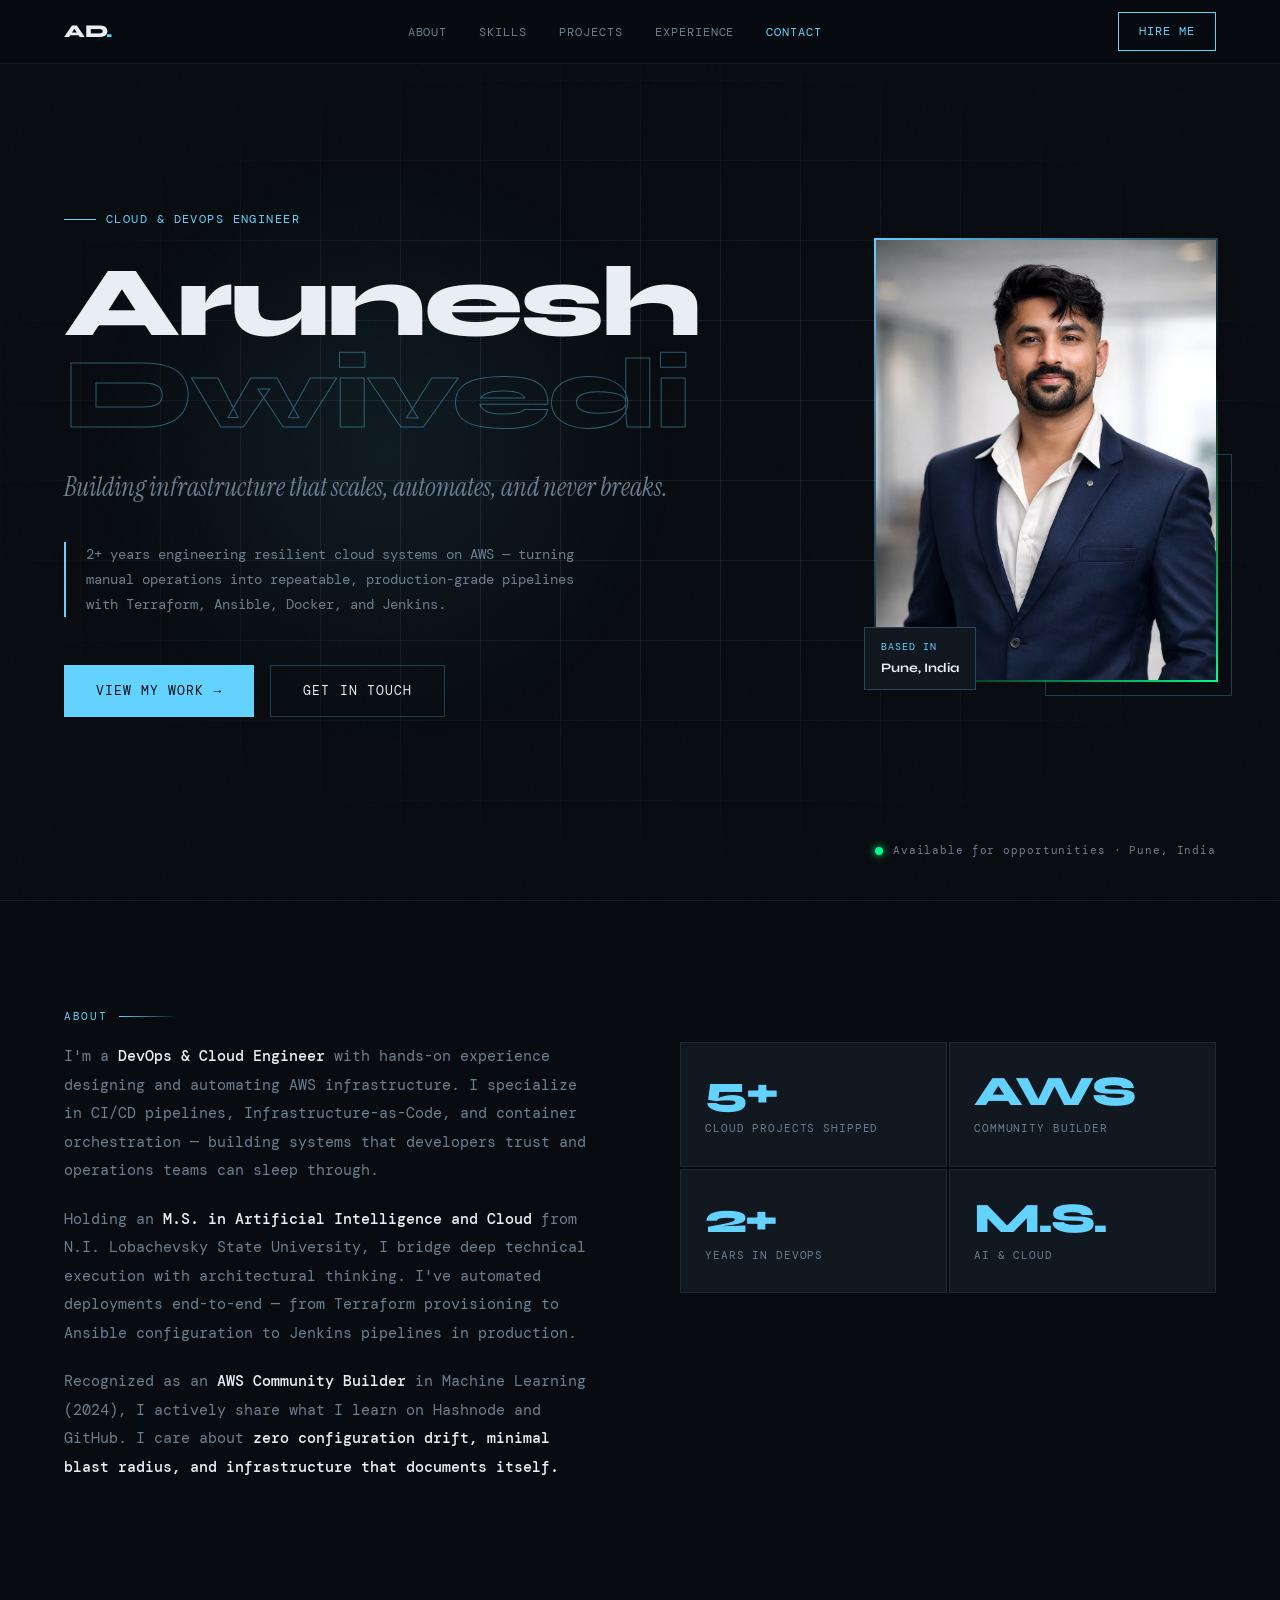
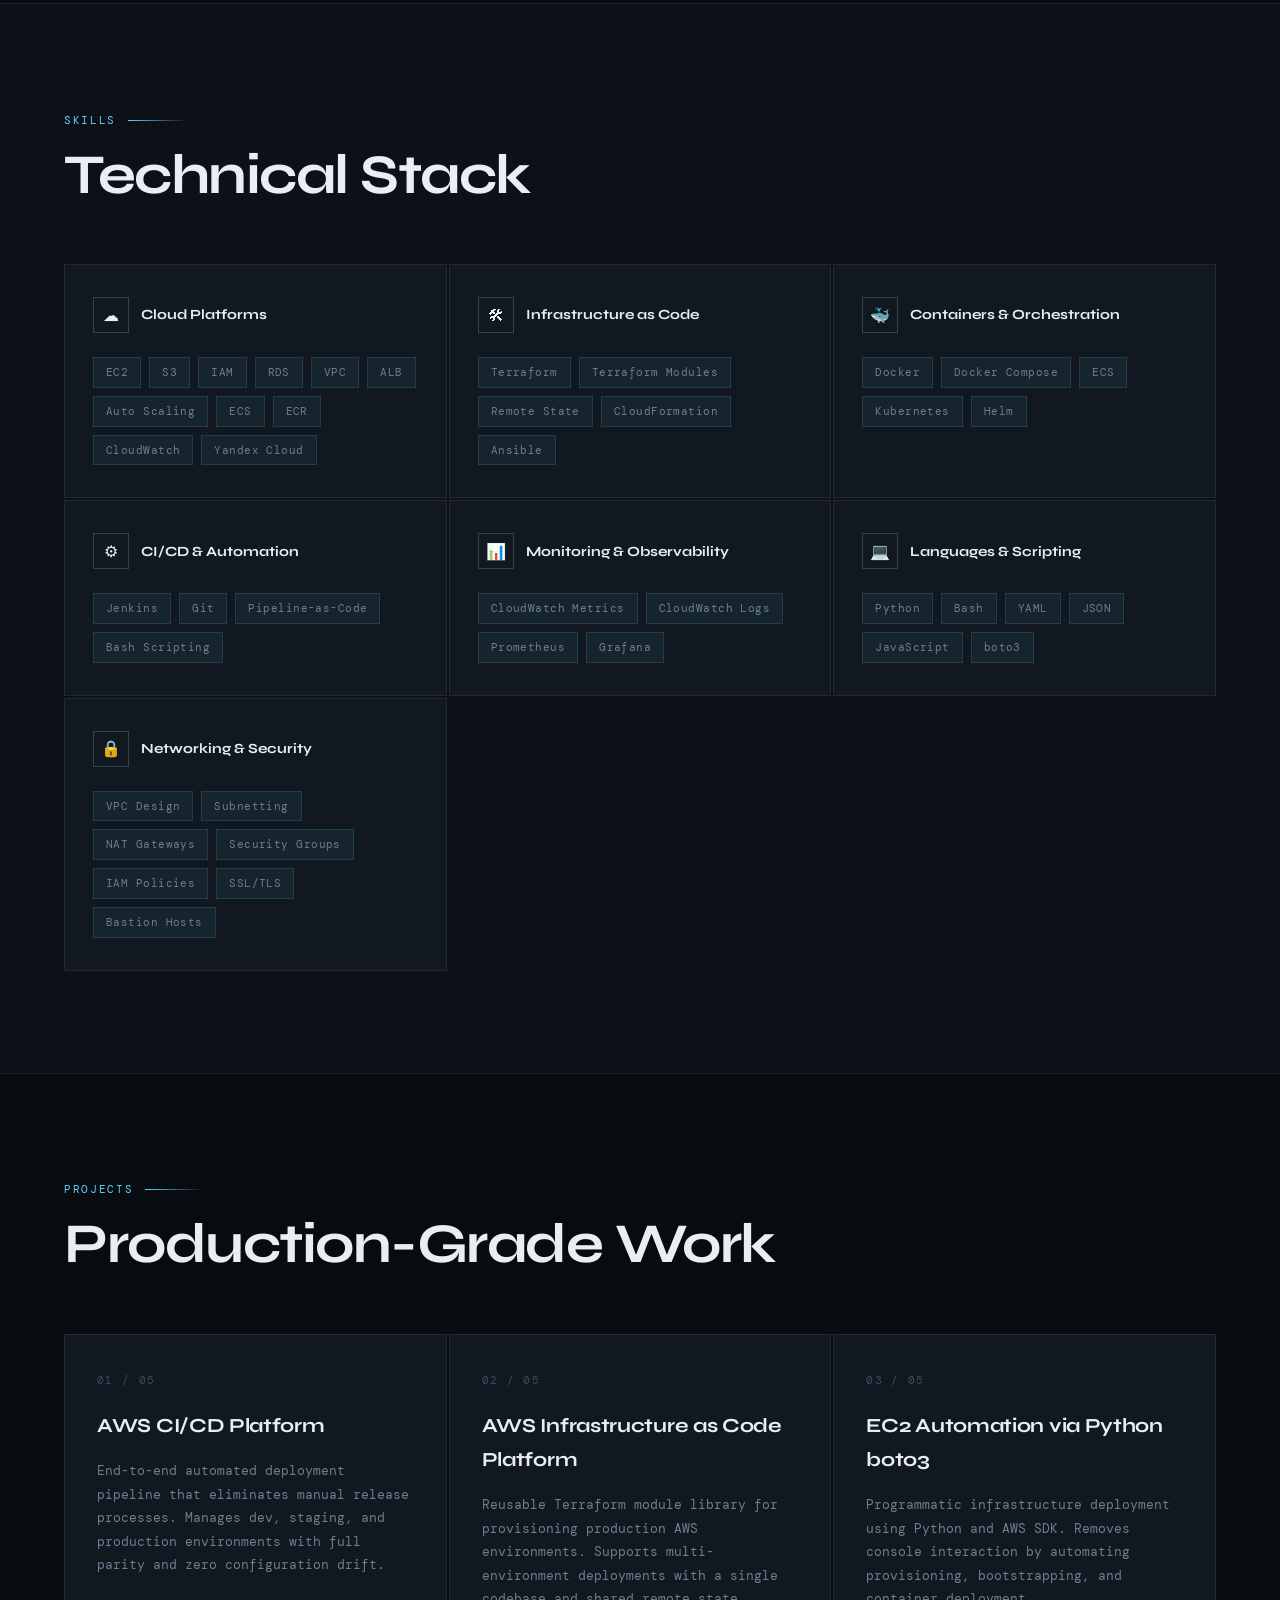
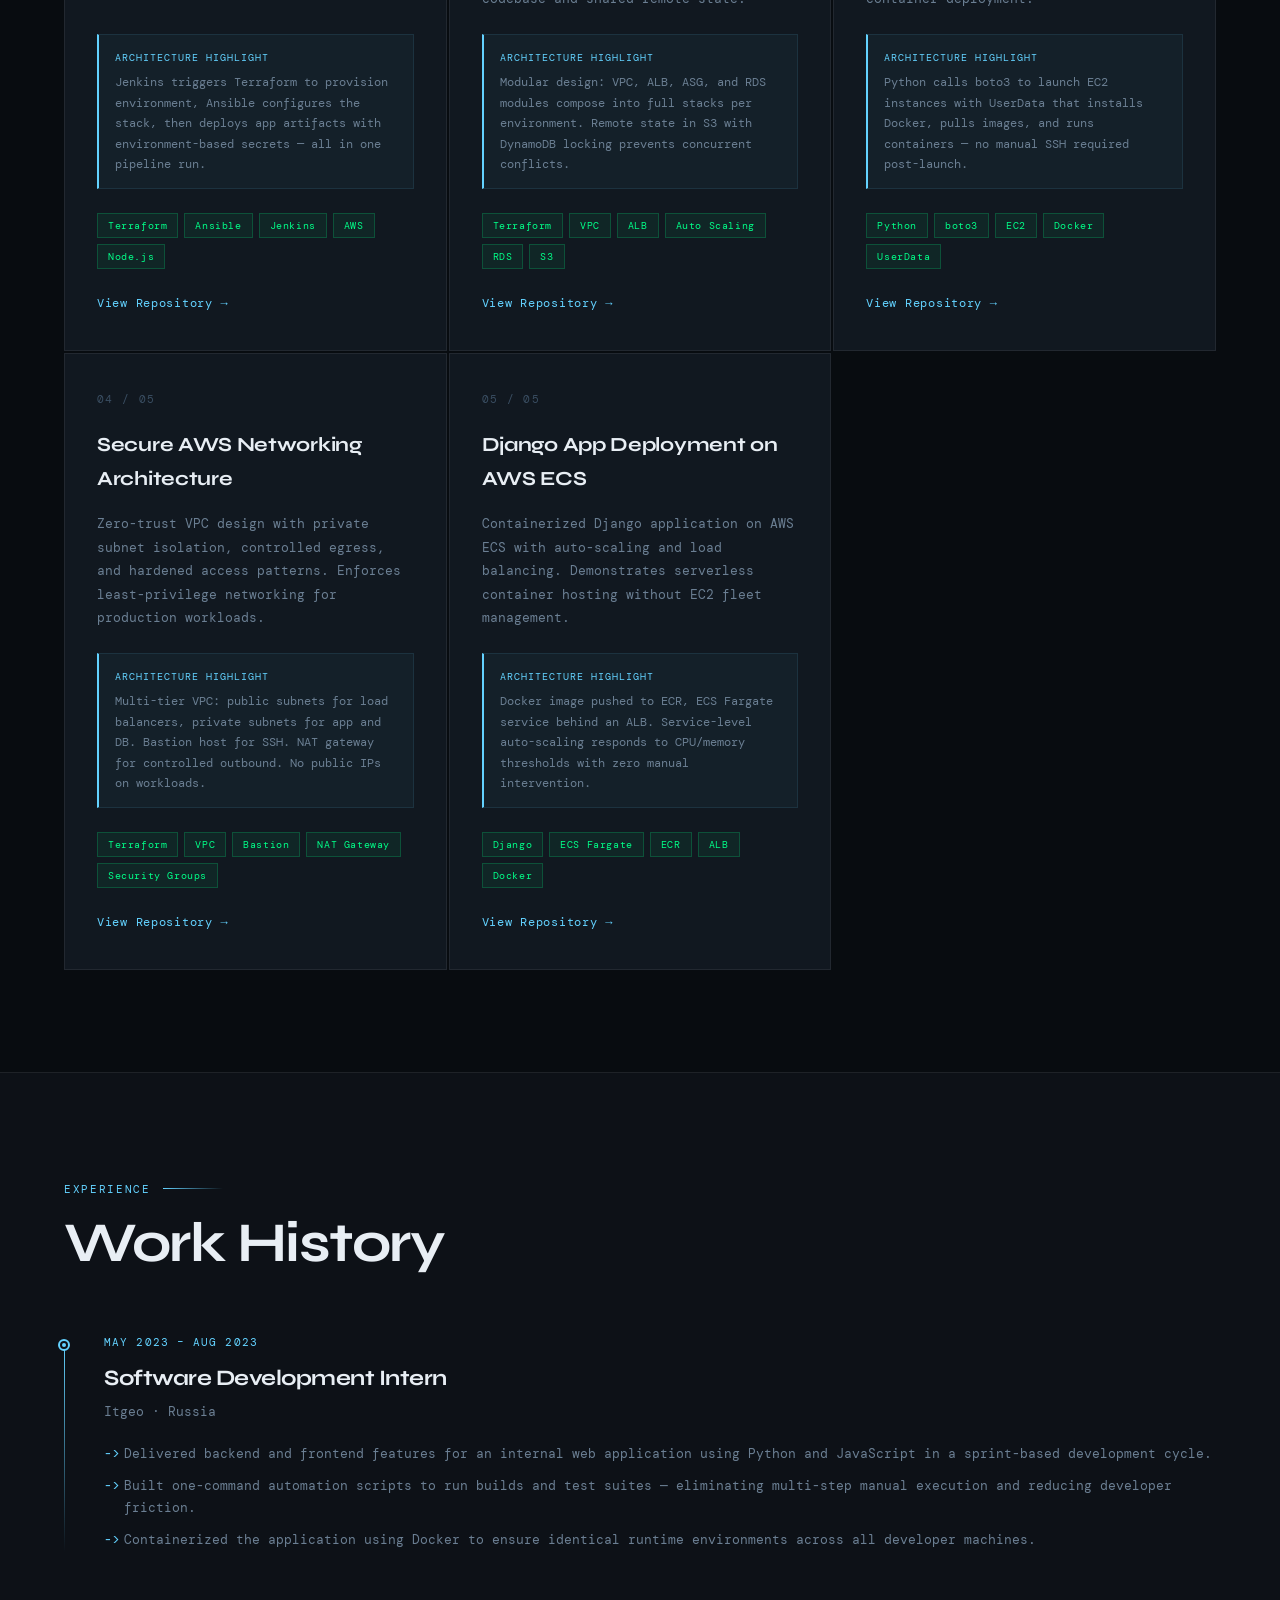
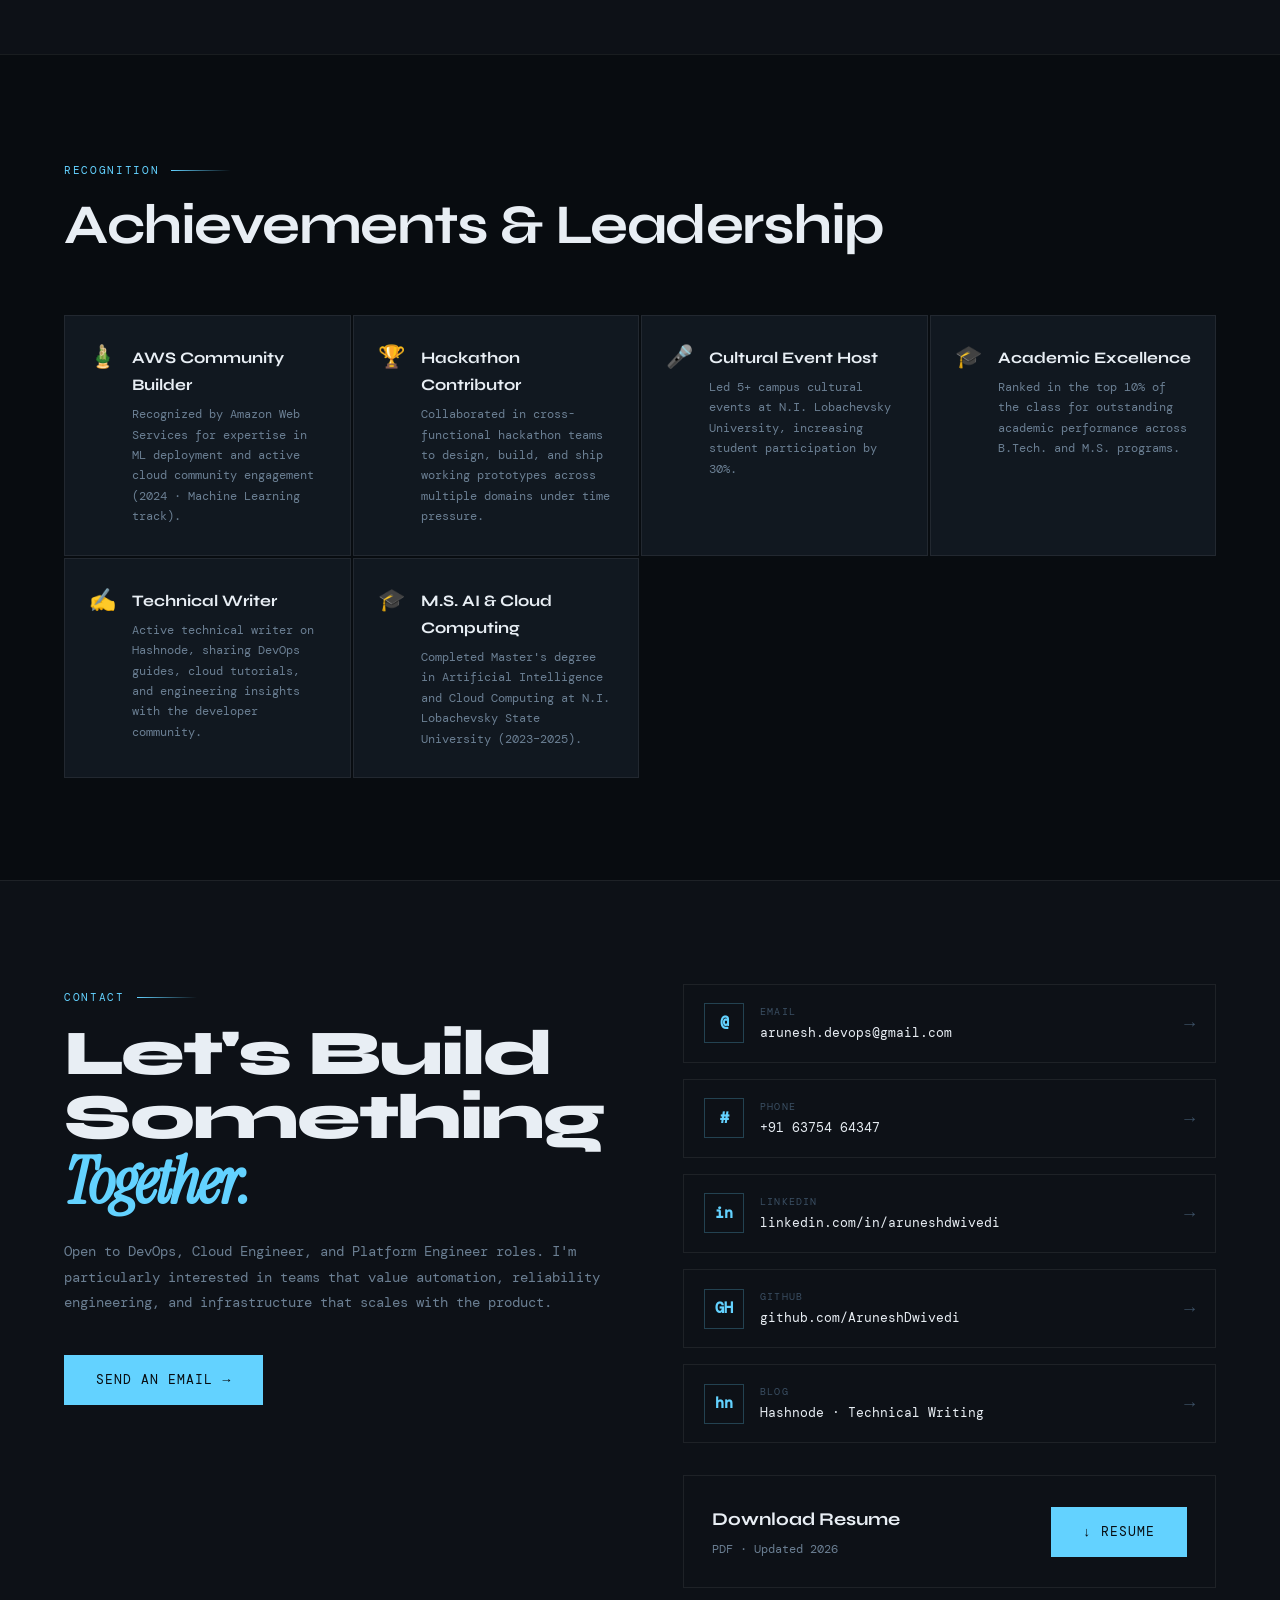
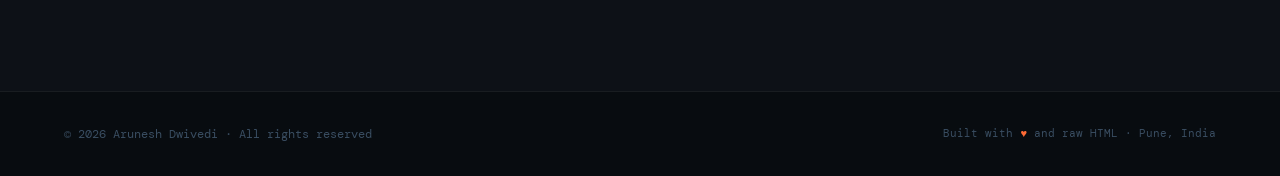
==== index.html @ 28f1e8b4 "Rename arunesh-portfolio.html to index.html" ====
<!DOCTYPE html>
<html lang="en">
<head>
  <meta charset="UTF-8" />
  <meta name="viewport" content="width=device-width, initial-scale=1.0" />
  <meta name="description" content="Arunesh Dwivedi - DevOps & Cloud Engineer specializing in AWS, Terraform, Kubernetes, and CI/CD automation." />
  <meta name="keywords" content="DevOps, Cloud Engineer, AWS, Terraform, Kubernetes, Jenkins, Docker, CI/CD" />
  <meta property="og:title" content="Arunesh Dwivedi - Cloud & DevOps Engineer" />
  <meta property="og:description" content="Building resilient cloud infrastructure and automating the path from code to production." />
  <title>Arunesh Dwivedi - Cloud & DevOps Engineer</title>
  <link rel="preconnect" href="https://fonts.googleapis.com">
  <link href="https://fonts.googleapis.com/css2?family=Syne:wght@400;600;700;800&family=DM+Mono:wght@300;400;500&family=Instrument+Serif:ital@0;1&display=swap" rel="stylesheet">
  <style>
    :root {
      --bg: #080c10;
      --bg-2: #0d1117;
      --bg-card: #111820;
      --border: rgba(255,255,255,0.07);
      --border-bright: rgba(99,210,255,0.25);
      --text: #e8eef4;
      --text-muted: #6b7f93;
      --text-dim: #3a4e62;
      --accent: #63d2ff;
      --accent-2: #00ff88;
      --accent-warm: #ff6b35;
      --glow: rgba(99,210,255,0.12);
      --font-display: 'Syne', sans-serif;
      --font-mono: 'DM Mono', monospace;
      --font-serif: 'Instrument Serif', serif;
    }
    *, *::before, *::after { box-sizing: border-box; margin: 0; padding: 0; }
    html { scroll-behavior: smooth; }
    body {
      background: var(--bg);
      color: var(--text);
      font-family: var(--font-mono);
      font-size: 15px;
      line-height: 1.7;
      overflow-x: hidden;
    }
    body::before {
      content: '';
      position: fixed;
      inset: 0;
      background-image: url("data:image/svg+xml,%3Csvg viewBox='0 0 256 256' xmlns='http://www.w3.org/2000/svg'%3E%3Cfilter id='n'%3E%3CfeTurbulence type='fractalNoise' baseFrequency='0.9' numOctaves='4' stitchTiles='stitch'/%3E%3C/filter%3E%3Crect width='100%25' height='100%25' filter='url(%23n)' opacity='0.04'/%3E%3C/svg%3E");
      pointer-events: none;
      z-index: 0;
      opacity: 0.4;
    }
    ::-webkit-scrollbar { width: 4px; }
    ::-webkit-scrollbar-track { background: var(--bg); }
    ::-webkit-scrollbar-thumb { background: var(--accent); border-radius: 2px; }

    /* NAV */
    nav {
      position: fixed; top: 0; left: 0; right: 0; z-index: 100;
      padding: 0 clamp(24px, 5vw, 80px); height: 64px;
      display: flex; align-items: center; justify-content: space-between;
      border-bottom: 1px solid var(--border);
      backdrop-filter: blur(20px);
      background: rgba(8,12,16,0.85);
    }
    .nav-logo { font-family: var(--font-display); font-weight: 800; font-size: 18px; color: var(--text); text-decoration: none; letter-spacing: -0.5px; }
    .nav-logo span { color: var(--accent); }
    .nav-links { display: flex; gap: 32px; list-style: none; }
    .nav-links a { font-family: var(--font-mono); font-size: 12px; color: var(--text-muted); text-decoration: none; letter-spacing: 0.08em; text-transform: uppercase; transition: color 0.2s; position: relative; }
    .nav-links a::after { content: ''; position: absolute; bottom: -4px; left: 0; width: 0; height: 1px; background: var(--accent); transition: width 0.25s ease; }
    .nav-links a:hover { color: var(--accent); }
    .nav-links a:hover::after { width: 100%; }
    .nav-cta { font-family: var(--font-mono); font-size: 12px; color: var(--accent); border: 1px solid var(--accent); padding: 8px 20px; text-decoration: none; letter-spacing: 0.08em; text-transform: uppercase; transition: all 0.2s; }
    .nav-cta:hover { background: var(--accent); color: var(--bg); }
    .menu-toggle { display: none; flex-direction: column; gap: 5px; cursor: pointer; padding: 4px; }
    .menu-toggle span { width: 24px; height: 1.5px; background: var(--text); transition: all 0.3s; }

    /* HERO */
    .hero {
      min-height: 100vh;
      display: flex; align-items: center;
      padding: 80px clamp(24px, 5vw, 80px) 60px;
      position: relative; overflow: hidden;
    }
    .hero-grid {
      position: absolute; inset: 0;
      background-image: linear-gradient(var(--border) 1px, transparent 1px), linear-gradient(90deg, var(--border) 1px, transparent 1px);
      background-size: 80px 80px;
      mask-image: radial-gradient(ellipse 70% 60% at 50% 50%, black 30%, transparent 80%);
      animation: gridPulse 8s ease-in-out infinite;
    }
    @keyframes gridPulse { 0%, 100% { opacity: 0.5; } 50% { opacity: 1; } }
    .hero-orb {
      position: absolute; width: 600px; height: 600px; border-radius: 50%;
      background: radial-gradient(circle, rgba(99,210,255,0.08) 0%, transparent 70%);
      top: 50%; left: 30%; transform: translate(-50%, -50%); pointer-events: none;
    }
    .hero-inner {
      position: relative; z-index: 1; width: 100%;
      display: grid; grid-template-columns: 1fr 340px;
      gap: 60px; align-items: center;
    }
    .hero-content { position: relative; z-index: 1; }
    .hero-eyebrow {
      display: inline-flex; align-items: center; gap: 10px;
      font-family: var(--font-mono); font-size: 12px; color: var(--accent);
      letter-spacing: 0.12em; text-transform: uppercase; margin-bottom: 28px;
    }
    .hero-eyebrow::before { content: ''; width: 32px; height: 1px; background: var(--accent); }
    .hero-name {
      font-family: var(--font-display); font-size: clamp(52px, 8vw, 100px);
      font-weight: 800; line-height: 0.92; letter-spacing: -3px; margin-bottom: 24px; color: var(--text);
    }
    .hero-name .line-accent {
      color: transparent; -webkit-text-stroke: 1px rgba(99,210,255,0.4);
      display: block; transition: all 0.3s;
    }
    .hero-name .line-accent:hover { color: var(--accent); -webkit-text-stroke: 1px transparent; }
    .hero-role { font-family: var(--font-serif); font-style: italic; font-size: clamp(18px, 2.5vw, 26px); color: var(--text-muted); margin-bottom: 32px; }
    .hero-statement { font-family: var(--font-mono); font-size: 14px; color: var(--text-muted); max-width: 520px; line-height: 1.8; margin-bottom: 48px; padding-left: 20px; border-left: 2px solid var(--accent); }
    .hero-actions { display: flex; gap: 16px; flex-wrap: wrap; }
    .status-badge {
      position: absolute; bottom: 40px; right: clamp(24px, 5vw, 80px);
      display: flex; align-items: center; gap: 10px;
      font-family: var(--font-mono); font-size: 11px; color: var(--text-muted); letter-spacing: 0.08em;
    }
    .status-dot { width: 8px; height: 8px; border-radius: 50%; background: var(--accent-2); box-shadow: 0 0 8px var(--accent-2); animation: blink 2s ease-in-out infinite; }
    @keyframes blink { 0%, 100% { opacity: 1; } 50% { opacity: 0.3; } }

    /* HERO PHOTO */
    .hero-photo-wrap { position: relative; flex-shrink: 0; }
    .hero-photo-frame { position: relative; width: 100%; height: 440px; }
    .hero-photo-frame::before {
      content: ''; position: absolute; inset: -2px;
      background: linear-gradient(135deg, var(--accent), transparent 60%, var(--accent-2));
      z-index: 0;
    }
    .hero-photo-frame::after {
      content: ''; position: absolute; bottom: -16px; right: -16px;
      width: 55%; height: 55%; border: 1px solid var(--border-bright); z-index: -1;
    }
    .hero-photo {
      position: relative; z-index: 1; width: 100%; height: 100%;
      object-fit: cover; object-position: top center;
      display: block; filter: grayscale(10%) contrast(1.05);
    }
    .hero-photo-badge {
      position: absolute; bottom: -10px; left: -12px;
      background: var(--bg-card); border: 1px solid var(--border-bright);
      padding: 10px 16px; z-index: 2;
    }
    .hero-photo-badge-label { font-family: var(--font-mono); font-size: 10px; color: var(--accent); letter-spacing: 0.1em; text-transform: uppercase; margin-bottom: 2px; }
    .hero-photo-badge-value { font-family: var(--font-display); font-size: 13px; font-weight: 700; color: var(--text); }

    /* BUTTONS */
    .btn-primary {
      font-family: var(--font-mono); font-size: 13px; letter-spacing: 0.08em; text-transform: uppercase;
      color: var(--bg); background: var(--accent); padding: 14px 32px;
      text-decoration: none; display: inline-flex; align-items: center; gap: 8px;
      transition: all 0.25s; position: relative; overflow: hidden;
    }
    .btn-primary::before { content: ''; position: absolute; inset: 0; background: var(--accent-2); transform: translateX(-105%); transition: transform 0.3s ease; }
    .btn-primary:hover::before { transform: translateX(0); }
    .btn-primary span { position: relative; z-index: 1; }
    .btn-secondary {
      font-family: var(--font-mono); font-size: 13px; letter-spacing: 0.08em; text-transform: uppercase;
      color: var(--text); background: transparent; border: 1px solid var(--border-bright);
      padding: 14px 32px; text-decoration: none; display: inline-flex; align-items: center; gap: 8px; transition: all 0.25s;
    }
    .btn-secondary:hover { border-color: var(--accent); color: var(--accent); background: var(--glow); }

    /* SECTIONS */
    section { padding: clamp(60px, 8vw, 120px) clamp(24px, 5vw, 80px); position: relative; }
    .section-label { display: inline-flex; align-items: center; gap: 12px; font-family: var(--font-mono); font-size: 11px; color: var(--accent); letter-spacing: 0.15em; text-transform: uppercase; margin-bottom: 16px; }
    .section-label::after { content: ''; width: 60px; height: 1px; background: linear-gradient(90deg, var(--accent), transparent); }
    .section-title { font-family: var(--font-display); font-size: clamp(32px, 5vw, 56px); font-weight: 700; line-height: 1.05; letter-spacing: -1.5px; margin-bottom: 60px; }

    /* ABOUT */
    #about { border-top: 1px solid var(--border); }
    .about-grid { display: grid; grid-template-columns: 1fr 1fr; gap: 80px; align-items: start; }
    .about-text p { color: var(--text-muted); font-size: 15px; line-height: 1.9; margin-bottom: 20px; }
    .about-text p strong { color: var(--text); font-weight: 500; }
    .about-stats { display: grid; grid-template-columns: 1fr 1fr; gap: 2px; }
    .stat-card { background: var(--bg-card); border: 1px solid var(--border); padding: 28px 24px; transition: all 0.3s; position: relative; overflow: hidden; }
    .stat-card::after { content: ''; position: absolute; bottom: 0; left: 0; width: 0; height: 2px; background: var(--accent); transition: width 0.3s; }
    .stat-card:hover { border-color: var(--border-bright); }
    .stat-card:hover::after { width: 100%; }
    .stat-num { font-family: var(--font-display); font-size: 42px; font-weight: 800; color: var(--accent); letter-spacing: -2px; line-height: 1; margin-bottom: 6px; }
    .stat-label { font-family: var(--font-mono); font-size: 11px; color: var(--text-muted); letter-spacing: 0.08em; text-transform: uppercase; }

    /* SKILLS */
    #skills { background: var(--bg-2); border-top: 1px solid var(--border); }
    .skills-grid { display: grid; grid-template-columns: repeat(auto-fill, minmax(300px, 1fr)); gap: 2px; }
    .skill-category { background: var(--bg-card); border: 1px solid var(--border); padding: 32px 28px; transition: all 0.3s; }
    .skill-category:hover { border-color: var(--border-bright); background: #131c26; }
    .skill-cat-header { display: flex; align-items: center; gap: 12px; margin-bottom: 24px; }
    .skill-icon { width: 36px; height: 36px; border: 1px solid var(--border-bright); display: flex; align-items: center; justify-content: center; font-size: 16px; flex-shrink: 0; }
    .skill-cat-name { font-family: var(--font-display); font-size: 14px; font-weight: 700; color: var(--text); }
    .skill-tags { display: flex; flex-wrap: wrap; gap: 8px; }
    .skill-tag { font-family: var(--font-mono); font-size: 11px; padding: 5px 12px; background: rgba(99,210,255,0.06); border: 1px solid rgba(99,210,255,0.15); color: var(--text-muted); letter-spacing: 0.04em; transition: all 0.2s; }
    .skill-tag:hover { background: rgba(99,210,255,0.12); color: var(--accent); border-color: var(--accent); }

    /* PROJECTS */
    #projects { border-top: 1px solid var(--border); }
    .projects-grid { display: grid; grid-template-columns: repeat(auto-fill, minmax(360px, 1fr)); gap: 2px; }
    .project-card { background: var(--bg-card); border: 1px solid var(--border); padding: 36px 32px; transition: all 0.3s; display: flex; flex-direction: column; position: relative; overflow: hidden; }
    .project-card::before { content: ''; position: absolute; top: 0; left: 0; right: 0; height: 2px; background: linear-gradient(90deg, var(--accent), var(--accent-2)); transform: scaleX(0); transform-origin: left; transition: transform 0.4s ease; }
    .project-card:hover::before { transform: scaleX(1); }
    .project-card:hover { border-color: var(--border-bright); background: #131c26; transform: translateY(-3px); }
    .project-number { font-family: var(--font-mono); font-size: 11px; color: var(--text-dim); letter-spacing: 0.12em; margin-bottom: 20px; }
    .project-title { font-family: var(--font-display); font-size: 20px; font-weight: 700; letter-spacing: -0.3px; margin-bottom: 16px; color: var(--text); }
    .project-desc { font-family: var(--font-mono); font-size: 13px; color: var(--text-muted); line-height: 1.8; margin-bottom: 24px; flex-grow: 1; }
    .project-arch { background: rgba(99,210,255,0.04); border: 1px solid rgba(99,210,255,0.1); border-left: 2px solid var(--accent); padding: 14px 16px; margin-bottom: 24px; }
    .project-arch-label { font-family: var(--font-mono); font-size: 10px; color: var(--accent); letter-spacing: 0.1em; text-transform: uppercase; margin-bottom: 6px; }
    .project-arch-text { font-family: var(--font-mono); font-size: 12px; color: var(--text-muted); line-height: 1.7; }
    .project-tags { display: flex; flex-wrap: wrap; gap: 6px; margin-bottom: 24px; }
    .tech-tag { font-family: var(--font-mono); font-size: 10px; padding: 3px 10px; background: rgba(0,255,136,0.06); border: 1px solid rgba(0,255,136,0.2); color: var(--accent-2); letter-spacing: 0.06em; }
    .project-link { font-family: var(--font-mono); font-size: 12px; color: var(--accent); text-decoration: none; letter-spacing: 0.06em; display: inline-flex; align-items: center; gap: 8px; transition: gap 0.2s; }
    .project-link:hover { gap: 14px; }

    /* EXPERIENCE */
    #experience { background: var(--bg-2); border-top: 1px solid var(--border); }
    .timeline { position: relative; padding-left: 40px; }
    .timeline::before { content: ''; position: absolute; left: 0; top: 8px; bottom: 0; width: 1px; background: linear-gradient(180deg, var(--accent), transparent); }
    .timeline-item { position: relative; margin-bottom: 60px; }
    .timeline-item:last-child { margin-bottom: 0; }
    .timeline-dot { position: absolute; left: -46px; top: 6px; width: 12px; height: 12px; border: 2px solid var(--accent); border-radius: 50%; background: var(--bg-2); }
    .timeline-dot::after { content: ''; position: absolute; top: 50%; left: 50%; transform: translate(-50%, -50%); width: 4px; height: 4px; border-radius: 50%; background: var(--accent); }
    .timeline-date { font-family: var(--font-mono); font-size: 11px; color: var(--accent); letter-spacing: 0.1em; text-transform: uppercase; margin-bottom: 8px; }
    .timeline-role { font-family: var(--font-display); font-size: 22px; font-weight: 700; letter-spacing: -0.5px; margin-bottom: 4px; }
    .timeline-company { font-family: var(--font-mono); font-size: 13px; color: var(--text-muted); margin-bottom: 20px; }
    .timeline-items { list-style: none; display: flex; flex-direction: column; gap: 10px; }
    .timeline-items li { font-family: var(--font-mono); font-size: 13px; color: var(--text-muted); padding-left: 20px; position: relative; line-height: 1.7; }
    .timeline-items li::before { content: '->'; position: absolute; left: 0; color: var(--accent); }

    /* ACHIEVEMENTS */
    #achievements { border-top: 1px solid var(--border); }
    .achievements-grid { display: grid; grid-template-columns: repeat(auto-fill, minmax(280px, 1fr)); gap: 2px; }
    .achievement-card { background: var(--bg-card); border: 1px solid var(--border); padding: 28px 24px; transition: all 0.3s; display: flex; gap: 16px; align-items: flex-start; }
    .achievement-card:hover { border-color: var(--border-bright); }
    .achievement-badge { font-size: 22px; flex-shrink: 0; line-height: 1; margin-top: 2px; }
    .achievement-title { font-family: var(--font-display); font-size: 16px; font-weight: 700; margin-bottom: 6px; }
    .achievement-desc { font-family: var(--font-mono); font-size: 12px; color: var(--text-muted); line-height: 1.7; }

    /* CONTACT */
    #contact { background: var(--bg-2); border-top: 1px solid var(--border); }
    .contact-wrapper { display: grid; grid-template-columns: 1fr 1fr; gap: 80px; align-items: start; }
    .contact-headline { font-family: var(--font-display); font-size: clamp(36px, 5vw, 64px); font-weight: 800; letter-spacing: -2px; line-height: 1.0; margin-bottom: 24px; }
    .contact-sub { font-family: var(--font-mono); font-size: 14px; color: var(--text-muted); line-height: 1.8; margin-bottom: 40px; }
    .contact-links { display: flex; flex-direction: column; gap: 16px; }
    .contact-link { display: flex; align-items: center; gap: 16px; padding: 18px 20px; border: 1px solid var(--border); text-decoration: none; transition: all 0.25s; }
    .contact-link:hover { border-color: var(--border-bright); background: var(--glow); }
    .contact-link-icon { width: 40px; height: 40px; border: 1px solid var(--border-bright); display: flex; align-items: center; justify-content: center; font-size: 15px; flex-shrink: 0; font-family: var(--font-mono); color: var(--accent); font-weight: 600; }
    .contact-link-info { flex-grow: 1; }
    .contact-link-label { font-family: var(--font-mono); font-size: 10px; color: var(--text-dim); letter-spacing: 0.12em; text-transform: uppercase; margin-bottom: 2px; }
    .contact-link-value { font-family: var(--font-mono); font-size: 13px; color: var(--text); }
    .contact-link-arrow { font-size: 18px; color: var(--text-dim); transition: all 0.2s; }
    .contact-link:hover .contact-link-arrow { color: var(--accent); transform: translateX(4px); }
    .contact-resume { margin-top: 32px; padding: 28px; border: 1px solid var(--border); display: flex; align-items: center; justify-content: space-between; gap: 20px; }
    .resume-text { font-family: var(--font-display); font-size: 18px; font-weight: 700; margin-bottom: 4px; }
    .resume-sub { font-family: var(--font-mono); font-size: 12px; color: var(--text-muted); }

    /* FOOTER */
    footer { padding: 32px clamp(24px, 5vw, 80px); border-top: 1px solid var(--border); display: flex; align-items: center; justify-content: space-between; gap: 20px; flex-wrap: wrap; }
    .footer-copy { font-family: var(--font-mono); font-size: 12px; color: var(--text-dim); }
    .footer-built { font-family: var(--font-mono); font-size: 11px; color: var(--text-dim); }
    .footer-built span { color: var(--accent-warm); }

    /* ANIMATIONS */
    .fade-in { opacity: 0; transform: translateY(24px); transition: opacity 0.6s ease, transform 0.6s ease; }
    .fade-in.visible { opacity: 1; transform: translateY(0); }

    /* RESPONSIVE */
    @media (max-width: 900px) {
      .hero-inner { grid-template-columns: 1fr; }
      .hero-photo-wrap { display: none; }
      .about-grid { grid-template-columns: 1fr; gap: 40px; }
      .contact-wrapper { grid-template-columns: 1fr; gap: 40px; }
    }
    @media (max-width: 768px) {
      .nav-links { display: none; }
      .nav-links.open { display: flex; flex-direction: column; position: fixed; top: 64px; left: 0; right: 0; background: var(--bg-2); border-bottom: 1px solid var(--border); padding: 24px; gap: 20px; }
      .nav-cta { display: none; }
      .menu-toggle { display: flex; }
      .status-badge { display: none; }
      .projects-grid { grid-template-columns: 1fr; }
    }
    @media (max-width: 480px) {
      .about-stats { grid-template-columns: 1fr 1fr; }
      .skills-grid { grid-template-columns: 1fr; }
      .achievements-grid { grid-template-columns: 1fr; }
    }
  </style>
</head>
<body>

  <nav>
    <a href="#" class="nav-logo">AD<span>.</span></a>
    <ul class="nav-links" id="navLinks">
      <li><a href="#about">About</a></li>
      <li><a href="#skills">Skills</a></li>
      <li><a href="#projects">Projects</a></li>
      <li><a href="#experience">Experience</a></li>
      <li><a href="#contact">Contact</a></li>
    </ul>
    <a href="https://linkedin.com/in/aruneshdwivedi" target="_blank" class="nav-cta">Hire Me</a>
    <div class="menu-toggle" onclick="document.getElementById('navLinks').classList.toggle('open')">
      <span></span><span></span><span></span>
    </div>
  </nav>

  <!-- HERO -->
  <section class="hero">
    <div class="hero-grid"></div>
    <div class="hero-orb"></div>
    <div class="hero-inner">

      <div class="hero-content">
        <div class="hero-eyebrow">Cloud &amp; DevOps Engineer</div>
        <h1 class="hero-name">
          Arunesh<br>
          <span class="line-accent">Dwivedi</span>
        </h1>
        <p class="hero-role">Building infrastructure that scales, automates, and never breaks.</p>
        <p class="hero-statement">
          2+ years engineering resilient cloud systems on AWS &mdash; turning manual operations into repeatable, production-grade pipelines with Terraform, Ansible, Docker, and Jenkins.
        </p>
        <div class="hero-actions">
          <a href="#projects" class="btn-primary"><span>View My Work &rarr;</span></a>
          <a href="#contact" class="btn-secondary">Get In Touch</a>
        </div>
      </div>

      <div class="hero-photo-wrap">
        <div class="hero-photo-frame">
          <img src="[data-uri]" alt="Arunesh Dwivedi - Cloud &amp; DevOps Engineer" class="hero-photo" />
          <div class="hero-photo-badge">
            <div class="hero-photo-badge-label">Based in</div>
            <div class="hero-photo-badge-value">Pune, India</div>
          </div>
        </div>
      </div>

    </div>
    <div class="status-badge">
      <div class="status-dot"></div>
      Available for opportunities &middot; Pune, India
    </div>
  </section>

  <!-- ABOUT -->
  <section id="about">
    <div class="section-label">About</div>
    <div class="about-grid fade-in">
      <div class="about-text">
        <p>I'm a <strong>DevOps &amp; Cloud Engineer</strong> with hands-on experience designing and automating AWS infrastructure. I specialize in CI/CD pipelines, Infrastructure-as-Code, and container orchestration &mdash; building systems that developers trust and operations teams can sleep through.</p>
        <p>Holding an <strong>M.S. in Artificial Intelligence and Cloud</strong> from N.I. Lobachevsky State University, I bridge deep technical execution with architectural thinking. I've automated deployments end-to-end &mdash; from Terraform provisioning to Ansible configuration to Jenkins pipelines in production.</p>
        <p>Recognized as an <strong>AWS Community Builder</strong> in Machine Learning (2024), I actively share what I learn on Hashnode and GitHub. I care about <strong>zero configuration drift, minimal blast radius, and infrastructure that documents itself.</strong></p>
      </div>
      <div class="about-stats">
        <div class="stat-card"><div class="stat-num">5+</div><div class="stat-label">Cloud Projects Shipped</div></div>
        <div class="stat-card"><div class="stat-num">AWS</div><div class="stat-label">Community Builder</div></div>
        <div class="stat-card"><div class="stat-num">2+</div><div class="stat-label">Years in DevOps</div></div>
        <div class="stat-card"><div class="stat-num">M.S.</div><div class="stat-label">AI &amp; Cloud</div></div>
      </div>
    </div>
  </section>

  <!-- SKILLS -->
  <section id="skills">
    <div class="section-label">Skills</div>
    <h2 class="section-title">Technical Stack</h2>
    <div class="skills-grid">
      <div class="skill-category fade-in">
        <div class="skill-cat-header"><div class="skill-icon">&#9729;</div><div class="skill-cat-name">Cloud Platforms</div></div>
        <div class="skill-tags"><span class="skill-tag">EC2</span><span class="skill-tag">S3</span><span class="skill-tag">IAM</span><span class="skill-tag">RDS</span><span class="skill-tag">VPC</span><span class="skill-tag">ALB</span><span class="skill-tag">Auto Scaling</span><span class="skill-tag">ECS</span><span class="skill-tag">ECR</span><span class="skill-tag">CloudWatch</span><span class="skill-tag">Yandex Cloud</span></div>
      </div>
      <div class="skill-category fade-in">
        <div class="skill-cat-header"><div class="skill-icon">&#128736;</div><div class="skill-cat-name">Infrastructure as Code</div></div>
        <div class="skill-tags"><span class="skill-tag">Terraform</span><span class="skill-tag">Terraform Modules</span><span class="skill-tag">Remote State</span><span class="skill-tag">CloudFormation</span><span class="skill-tag">Ansible</span></div>
      </div>
      <div class="skill-category fade-in">
        <div class="skill-cat-header"><div class="skill-icon">&#128051;</div><div class="skill-cat-name">Containers &amp; Orchestration</div></div>
        <div class="skill-tags"><span class="skill-tag">Docker</span><span class="skill-tag">Docker Compose</span><span class="skill-tag">ECS</span><span class="skill-tag">Kubernetes</span><span class="skill-tag">Helm</span></div>
      </div>
      <div class="skill-category fade-in">
        <div class="skill-cat-header"><div class="skill-icon">&#9881;</div><div class="skill-cat-name">CI/CD &amp; Automation</div></div>
        <div class="skill-tags"><span class="skill-tag">Jenkins</span><span class="skill-tag">Git</span><span class="skill-tag">Pipeline-as-Code</span><span class="skill-tag">Bash Scripting</span></div>
      </div>
      <div class="skill-category fade-in">
        <div class="skill-cat-header"><div class="skill-icon">&#128202;</div><div class="skill-cat-name">Monitoring &amp; Observability</div></div>
        <div class="skill-tags"><span class="skill-tag">CloudWatch Metrics</span><span class="skill-tag">CloudWatch Logs</span><span class="skill-tag">Prometheus</span><span class="skill-tag">Grafana</span></div>
      </div>
      <div class="skill-category fade-in">
        <div class="skill-cat-header"><div class="skill-icon">&#128187;</div><div class="skill-cat-name">Languages &amp; Scripting</div></div>
        <div class="skill-tags"><span class="skill-tag">Python</span><span class="skill-tag">Bash</span><span class="skill-tag">YAML</span><span class="skill-tag">JSON</span><span class="skill-tag">JavaScript</span><span class="skill-tag">boto3</span></div>
      </div>
      <div class="skill-category fade-in">
        <div class="skill-cat-header"><div class="skill-icon">&#128274;</div><div class="skill-cat-name">Networking &amp; Security</div></div>
        <div class="skill-tags"><span class="skill-tag">VPC Design</span><span class="skill-tag">Subnetting</span><span class="skill-tag">NAT Gateways</span><span class="skill-tag">Security Groups</span><span class="skill-tag">IAM Policies</span><span class="skill-tag">SSL/TLS</span><span class="skill-tag">Bastion Hosts</span></div>
      </div>
    </div>
  </section>

  <!-- PROJECTS -->
  <section id="projects">
    <div class="section-label">Projects</div>
    <h2 class="section-title">Production-Grade Work</h2>
    <div class="projects-grid">
      <div class="project-card fade-in">
        <div class="project-number">01 / 05</div>
        <h3 class="project-title">AWS CI/CD Platform</h3>
        <p class="project-desc">End-to-end automated deployment pipeline that eliminates manual release processes. Manages dev, staging, and production environments with full parity and zero configuration drift.</p>
        <div class="project-arch"><div class="project-arch-label">Architecture Highlight</div><div class="project-arch-text">Jenkins triggers Terraform to provision environment, Ansible configures the stack, then deploys app artifacts with environment-based secrets &mdash; all in one pipeline run.</div></div>
        <div class="project-tags"><span class="tech-tag">Terraform</span><span class="tech-tag">Ansible</span><span class="tech-tag">Jenkins</span><span class="tech-tag">AWS</span><span class="tech-tag">Node.js</span></div>
        <a href="https://github.com/AruneshDwivedi/aws-nodejs-cicd" target="_blank" class="project-link">View Repository &rarr;</a>
      </div>
      <div class="project-card fade-in">
        <div class="project-number">02 / 05</div>
        <h3 class="project-title">AWS Infrastructure as Code Platform</h3>
        <p class="project-desc">Reusable Terraform module library for provisioning production AWS environments. Supports multi-environment deployments with a single codebase and shared remote state.</p>
        <div class="project-arch"><div class="project-arch-label">Architecture Highlight</div><div class="project-arch-text">Modular design: VPC, ALB, ASG, and RDS modules compose into full stacks per environment. Remote state in S3 with DynamoDB locking prevents concurrent conflicts.</div></div>
        <div class="project-tags"><span class="tech-tag">Terraform</span><span class="tech-tag">VPC</span><span class="tech-tag">ALB</span><span class="tech-tag">Auto Scaling</span><span class="tech-tag">RDS</span><span class="tech-tag">S3</span></div>
        <a href="https://github.com/AruneshDwivedi/IAC-Terraform-AWS" target="_blank" class="project-link">View Repository &rarr;</a>
      </div>
      <div class="project-card fade-in">
        <div class="project-number">03 / 05</div>
        <h3 class="project-title">EC2 Automation via Python boto3</h3>
        <p class="project-desc">Programmatic infrastructure deployment using Python and AWS SDK. Removes console interaction by automating provisioning, bootstrapping, and container deployment.</p>
        <div class="project-arch"><div class="project-arch-label">Architecture Highlight</div><div class="project-arch-text">Python calls boto3 to launch EC2 instances with UserData that installs Docker, pulls images, and runs containers &mdash; no manual SSH required post-launch.</div></div>
        <div class="project-tags"><span class="tech-tag">Python</span><span class="tech-tag">boto3</span><span class="tech-tag">EC2</span><span class="tech-tag">Docker</span><span class="tech-tag">UserData</span></div>
        <a href="https://github.com/AruneshDwivedi/ec2-boto3-python" target="_blank" class="project-link">View Repository &rarr;</a>
      </div>
      <div class="project-card fade-in">
        <div class="project-number">04 / 05</div>
        <h3 class="project-title">Secure AWS Networking Architecture</h3>
        <p class="project-desc">Zero-trust VPC design with private subnet isolation, controlled egress, and hardened access patterns. Enforces least-privilege networking for production workloads.</p>
        <div class="project-arch"><div class="project-arch-label">Architecture Highlight</div><div class="project-arch-text">Multi-tier VPC: public subnets for load balancers, private subnets for app and DB. Bastion host for SSH. NAT gateway for controlled outbound. No public IPs on workloads.</div></div>
        <div class="project-tags"><span class="tech-tag">Terraform</span><span class="tech-tag">VPC</span><span class="tech-tag">Bastion</span><span class="tech-tag">NAT Gateway</span><span class="tech-tag">Security Groups</span></div>
        <a href="https://github.com/AruneshDwivedi/AWS-Proj1" target="_blank" class="project-link">View Repository &rarr;</a>
      </div>
      <div class="project-card fade-in">
        <div class="project-number">05 / 05</div>
        <h3 class="project-title">Django App Deployment on AWS ECS</h3>
        <p class="project-desc">Containerized Django application on AWS ECS with auto-scaling and load balancing. Demonstrates serverless container hosting without EC2 fleet management.</p>
        <div class="project-arch"><div class="project-arch-label">Architecture Highlight</div><div class="project-arch-text">Docker image pushed to ECR, ECS Fargate service behind an ALB. Service-level auto-scaling responds to CPU/memory thresholds with zero manual intervention.</div></div>
        <div class="project-tags"><span class="tech-tag">Django</span><span class="tech-tag">ECS Fargate</span><span class="tech-tag">ECR</span><span class="tech-tag">ALB</span><span class="tech-tag">Docker</span></div>
        <a href="https://github.com/AruneshDwivedi/django-app-AWS" target="_blank" class="project-link">View Repository &rarr;</a>
      </div>
    </div>
  </section>

  <!-- EXPERIENCE -->
  <section id="experience">
    <div class="section-label">Experience</div>
    <h2 class="section-title">Work History</h2>
    <div class="timeline fade-in">
      <div class="timeline-item">
        <div class="timeline-dot"></div>
        <div class="timeline-date">May 2023 &ndash; Aug 2023</div>
        <div class="timeline-role">Software Development Intern</div>
        <div class="timeline-company">Itgeo &middot; Russia</div>
        <ul class="timeline-items">
          <li>Delivered backend and frontend features for an internal web application using Python and JavaScript in a sprint-based development cycle.</li>
          <li>Built one-command automation scripts to run builds and test suites &mdash; eliminating multi-step manual execution and reducing developer friction.</li>
          <li>Containerized the application using Docker to ensure identical runtime environments across all developer machines.</li>
        </ul>
      </div>
    </div>
  </section>

  <!-- ACHIEVEMENTS -->
  <section id="achievements">
    <div class="section-label">Recognition</div>
    <h2 class="section-title">Achievements &amp; Leadership</h2>
    <div class="achievements-grid">
      <div class="achievement-card fade-in"><div class="achievement-badge">&#127885;</div><div><div class="achievement-title">AWS Community Builder</div><div class="achievement-desc">Recognized by Amazon Web Services for expertise in ML deployment and active cloud community engagement (2024 &middot; Machine Learning track).</div></div></div>
      <div class="achievement-card fade-in"><div class="achievement-badge">&#127942;</div><div><div class="achievement-title">Hackathon Contributor</div><div class="achievement-desc">Collaborated in cross-functional hackathon teams to design, build, and ship working prototypes across multiple domains under time pressure.</div></div></div>
      <div class="achievement-card fade-in"><div class="achievement-badge">&#127908;</div><div><div class="achievement-title">Cultural Event Host</div><div class="achievement-desc">Led 5+ campus cultural events at N.I. Lobachevsky University, increasing student participation by 30%.</div></div></div>
      <div class="achievement-card fade-in"><div class="achievement-badge">&#127891;</div><div><div class="achievement-title">Academic Excellence</div><div class="achievement-desc">Ranked in the top 10% of the class for outstanding academic performance across B.Tech. and M.S. programs.</div></div></div>
      <div class="achievement-card fade-in"><div class="achievement-badge">&#9997;</div><div><div class="achievement-title">Technical Writer</div><div class="achievement-desc">Active technical writer on Hashnode, sharing DevOps guides, cloud tutorials, and engineering insights with the developer community.</div></div></div>
      <div class="achievement-card fade-in"><div class="achievement-badge">&#127891;</div><div><div class="achievement-title">M.S. AI &amp; Cloud Computing</div><div class="achievement-desc">Completed Master's degree in Artificial Intelligence and Cloud Computing at N.I. Lobachevsky State University (2023&ndash;2025).</div></div></div>
    </div>
  </section>

  <!-- CONTACT -->
  <section id="contact">
    <div class="contact-wrapper">
      <div class="fade-in">
        <div class="section-label">Contact</div>
        <h2 class="contact-headline">Let's Build<br>Something<br><em style="font-family:var(--font-serif);color:var(--accent);">Together.</em></h2>
        <p class="contact-sub">Open to DevOps, Cloud Engineer, and Platform Engineer roles. I'm particularly interested in teams that value automation, reliability engineering, and infrastructure that scales with the product.</p>
        <a href="mailto:arunesh.devops@gmail.com" class="btn-primary" style="display:inline-flex;"><span>Send an Email &rarr;</span></a>
      </div>
      <div class="fade-in">
        <div class="contact-links">
          <a href="mailto:arunesh.devops@gmail.com" class="contact-link">
            <div class="contact-link-icon">@</div>
            <div class="contact-link-info"><div class="contact-link-label">Email</div><div class="contact-link-value">arunesh.devops@gmail.com</div></div>
            <div class="contact-link-arrow">&rarr;</div>
          </a>
          <a href="tel:+916375464347" class="contact-link">
            <div class="contact-link-icon">#</div>
            <div class="contact-link-info"><div class="contact-link-label">Phone</div><div class="contact-link-value">+91 63754 64347</div></div>
            <div class="contact-link-arrow">&rarr;</div>
          </a>
          <a href="https://linkedin.com/in/aruneshdwivedi" target="_blank" class="contact-link">
            <div class="contact-link-icon">in</div>
            <div class="contact-link-info"><div class="contact-link-label">LinkedIn</div><div class="contact-link-value">linkedin.com/in/aruneshdwivedi</div></div>
            <div class="contact-link-arrow">&rarr;</div>
          </a>
          <a href="https://github.com/AruneshDwivedi" target="_blank" class="contact-link">
            <div class="contact-link-icon">GH</div>
            <div class="contact-link-info"><div class="contact-link-label">GitHub</div><div class="contact-link-value">github.com/AruneshDwivedi</div></div>
            <div class="contact-link-arrow">&rarr;</div>
          </a>
          <a href="https://hashnode.com/@aruneshdwivedi" target="_blank" class="contact-link">
            <div class="contact-link-icon">hn</div>
            <div class="contact-link-info"><div class="contact-link-label">Blog</div><div class="contact-link-value">Hashnode &middot; Technical Writing</div></div>
            <div class="contact-link-arrow">&rarr;</div>
          </a>
        </div>
        <div class="contact-resume">
          <div>
            <div class="resume-text">Download Resume</div>
            <div class="resume-sub">PDF &middot; Updated 2026</div>
          </div>
          <a href="./Arunesh_resume_2026.pdf" download="Arunesh_Dwivedi_Resume_2026.pdf" class="btn-primary" style="white-space:nowrap;"><span>&darr; Resume</span></a>
        </div>
      </div>
    </div>
  </section>

  <footer>
    <div class="footer-copy">&copy; 2026 Arunesh Dwivedi &middot; All rights reserved</div>
    <div class="footer-built">Built with <span>&hearts;</span> and raw HTML &middot; Pune, India</div>
  </footer>

  <script>
    const observer = new IntersectionObserver((entries) => {
      entries.forEach((entry, i) => {
        if (entry.isIntersecting) {
          entry.target.style.transitionDelay = (i % 3) * 80 + 'ms';
          entry.target.classList.add('visible');
          observer.unobserve(entry.target);
        }
      });
    }, { threshold: 0.1, rootMargin: '0px 0px -40px 0px' });
    document.querySelectorAll('.fade-in').forEach(el => observer.observe(el));

    const sections = document.querySelectorAll('section[id]');
    const navLinks = document.querySelectorAll('.nav-links a');
    window.addEventListener('scroll', () => {
      const scrollY = window.scrollY + 80;
      sections.forEach(section => {
        if (scrollY >= section.offsetTop && scrollY < section.offsetTop + section.offsetHeight) {
          navLinks.forEach(link => {
            link.style.color = '';
            if (link.getAttribute('href') === '#' + section.getAttribute('id')) {
              link.style.color = 'var(--accent)';
            }
          });
        }
      });
    });

    document.addEventListener('mousemove', (e) => {
      const orb = document.querySelector('.hero-orb');
      if (!orb) return;
      const rect = document.querySelector('.hero').getBoundingClientRect();
      orb.style.left = (e.clientX - rect.left) + 'px';
      orb.style.top = (e.clientY - rect.top) + 'px';
      orb.style.transform = 'translate(-50%, -50%)';
    });
  </script>
</body>
</html>
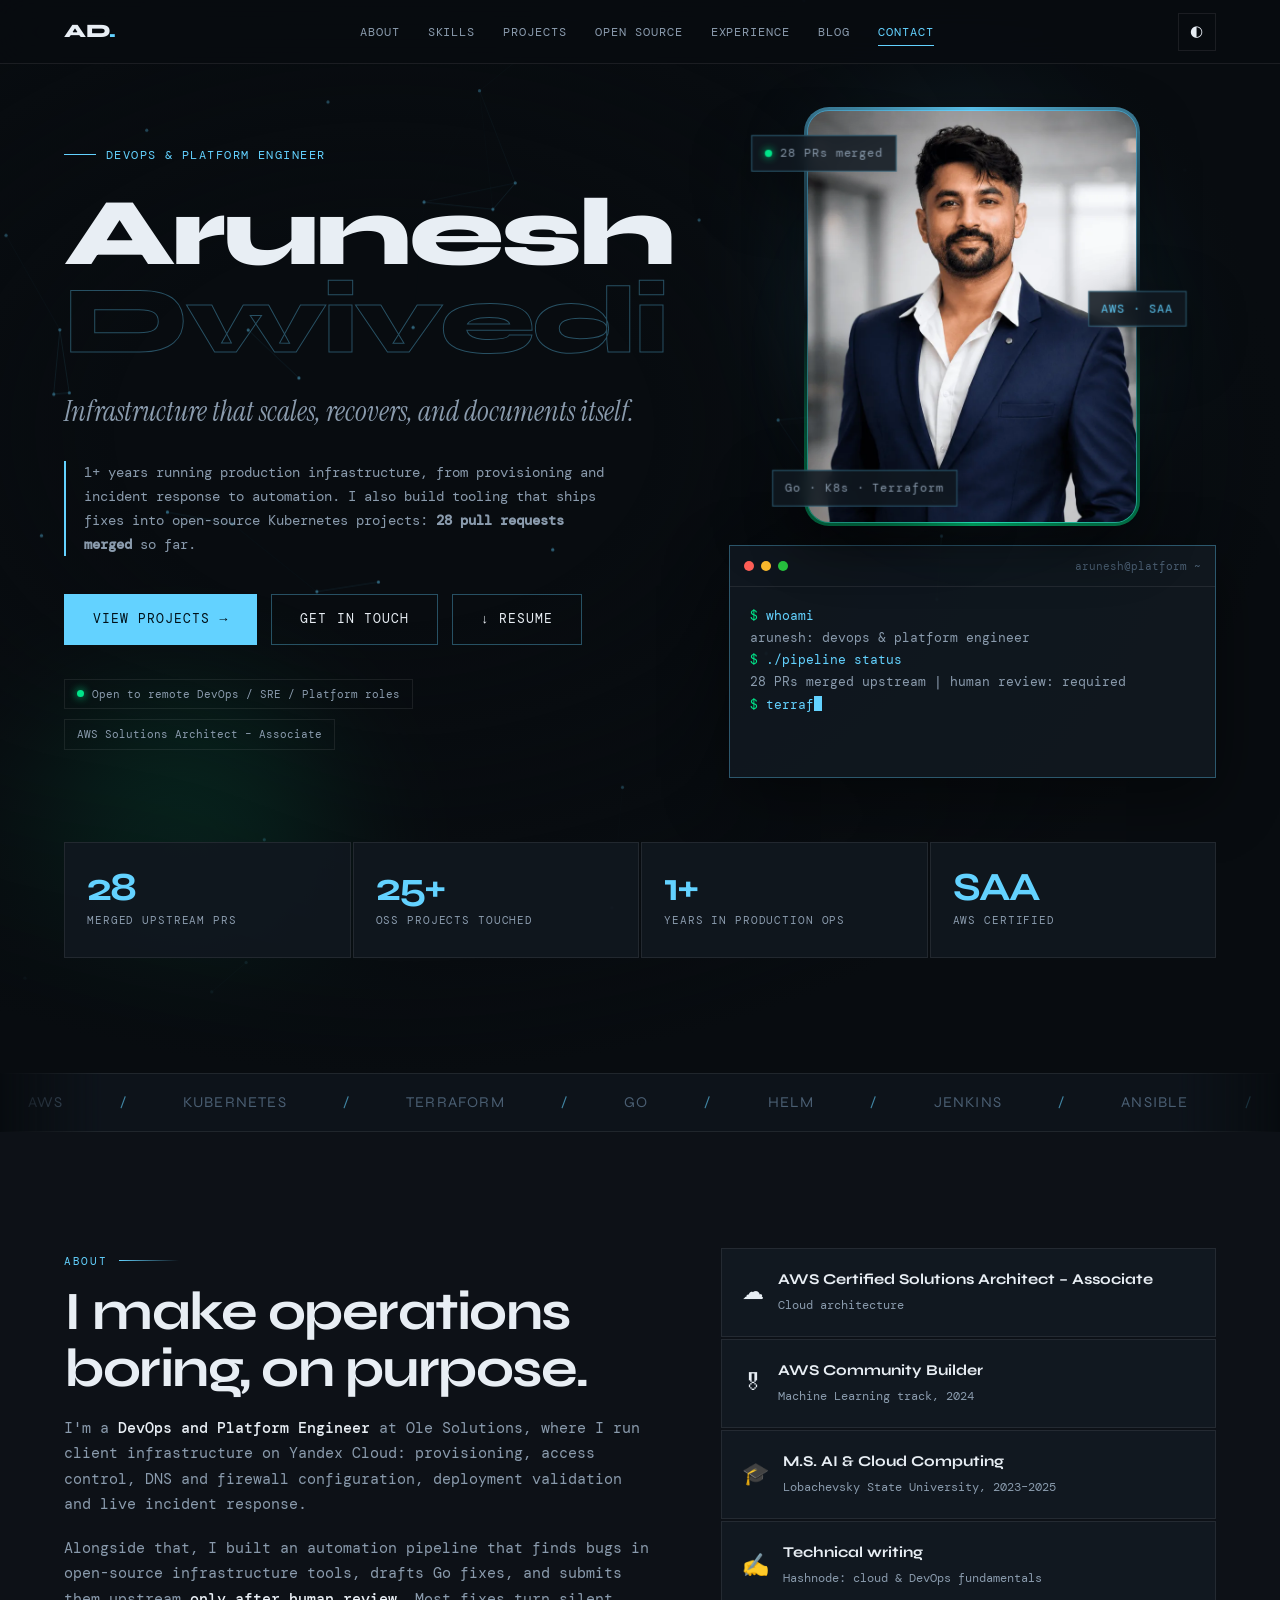
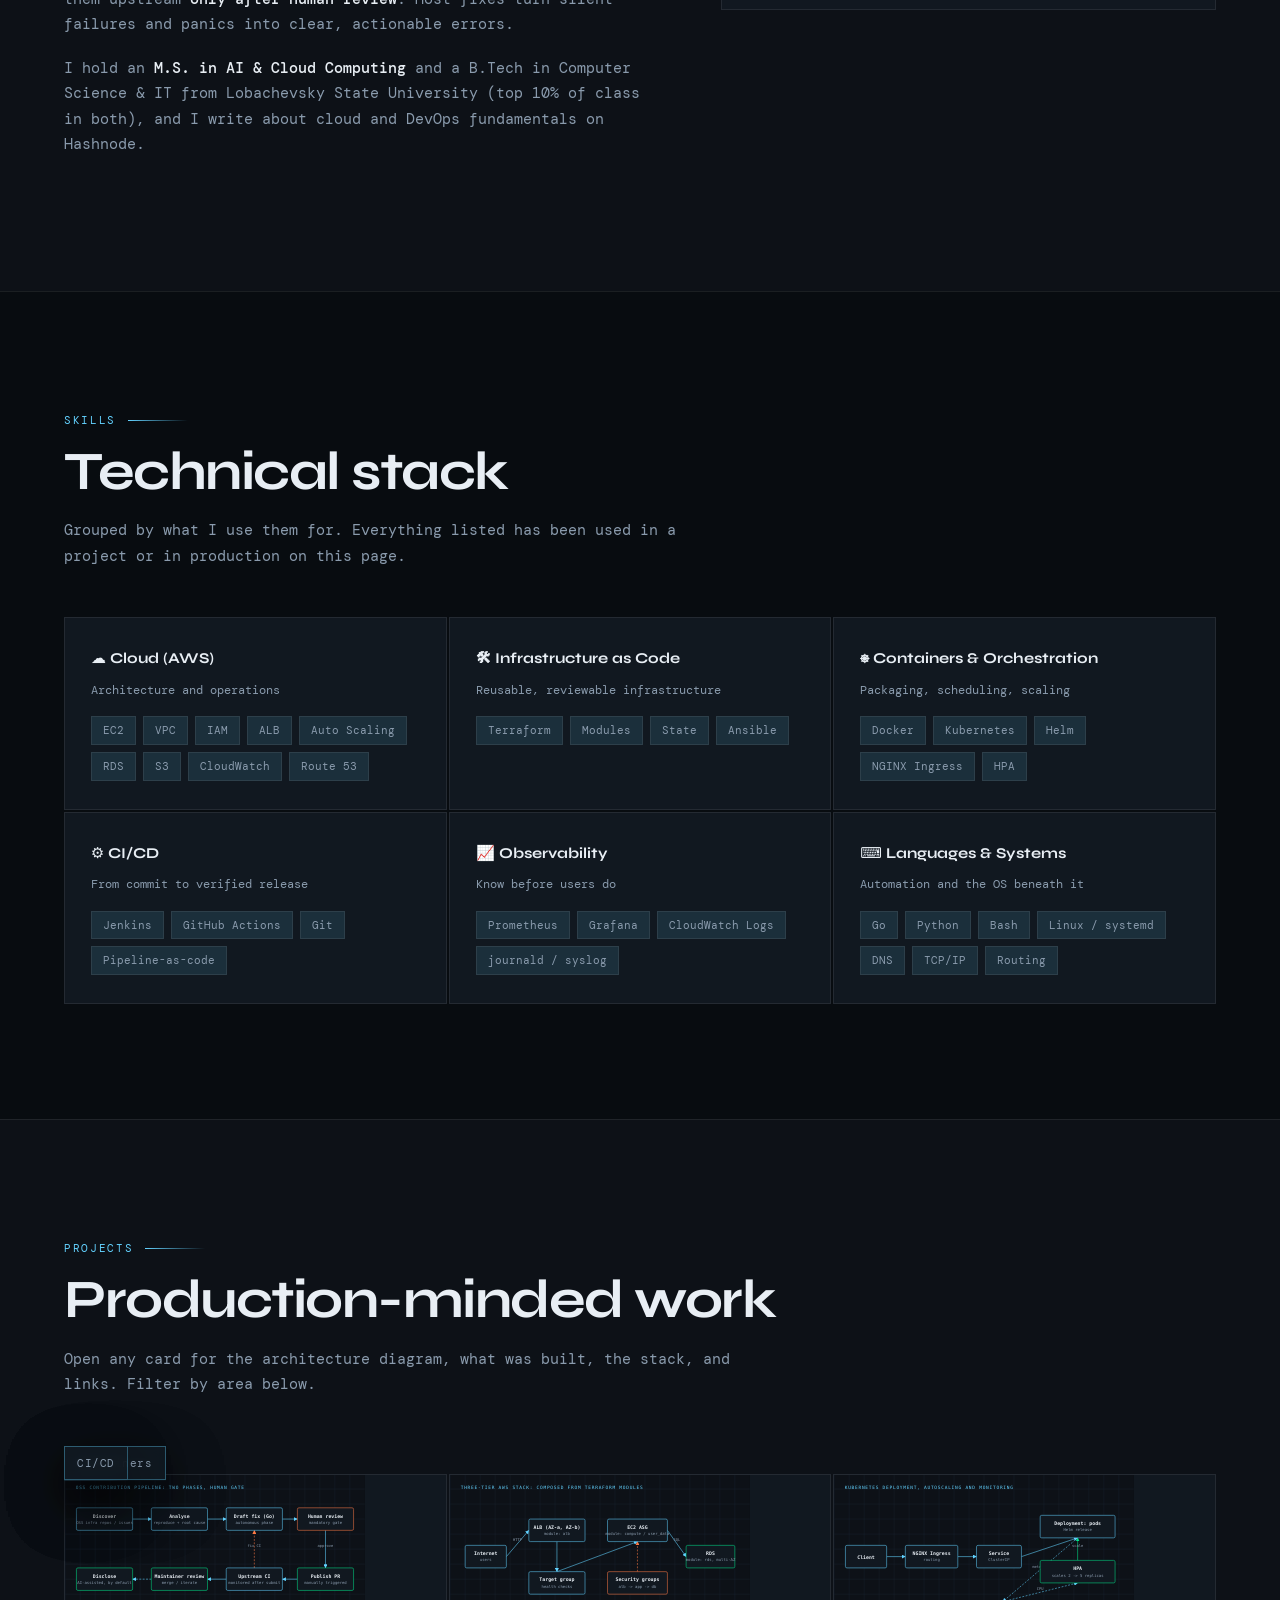
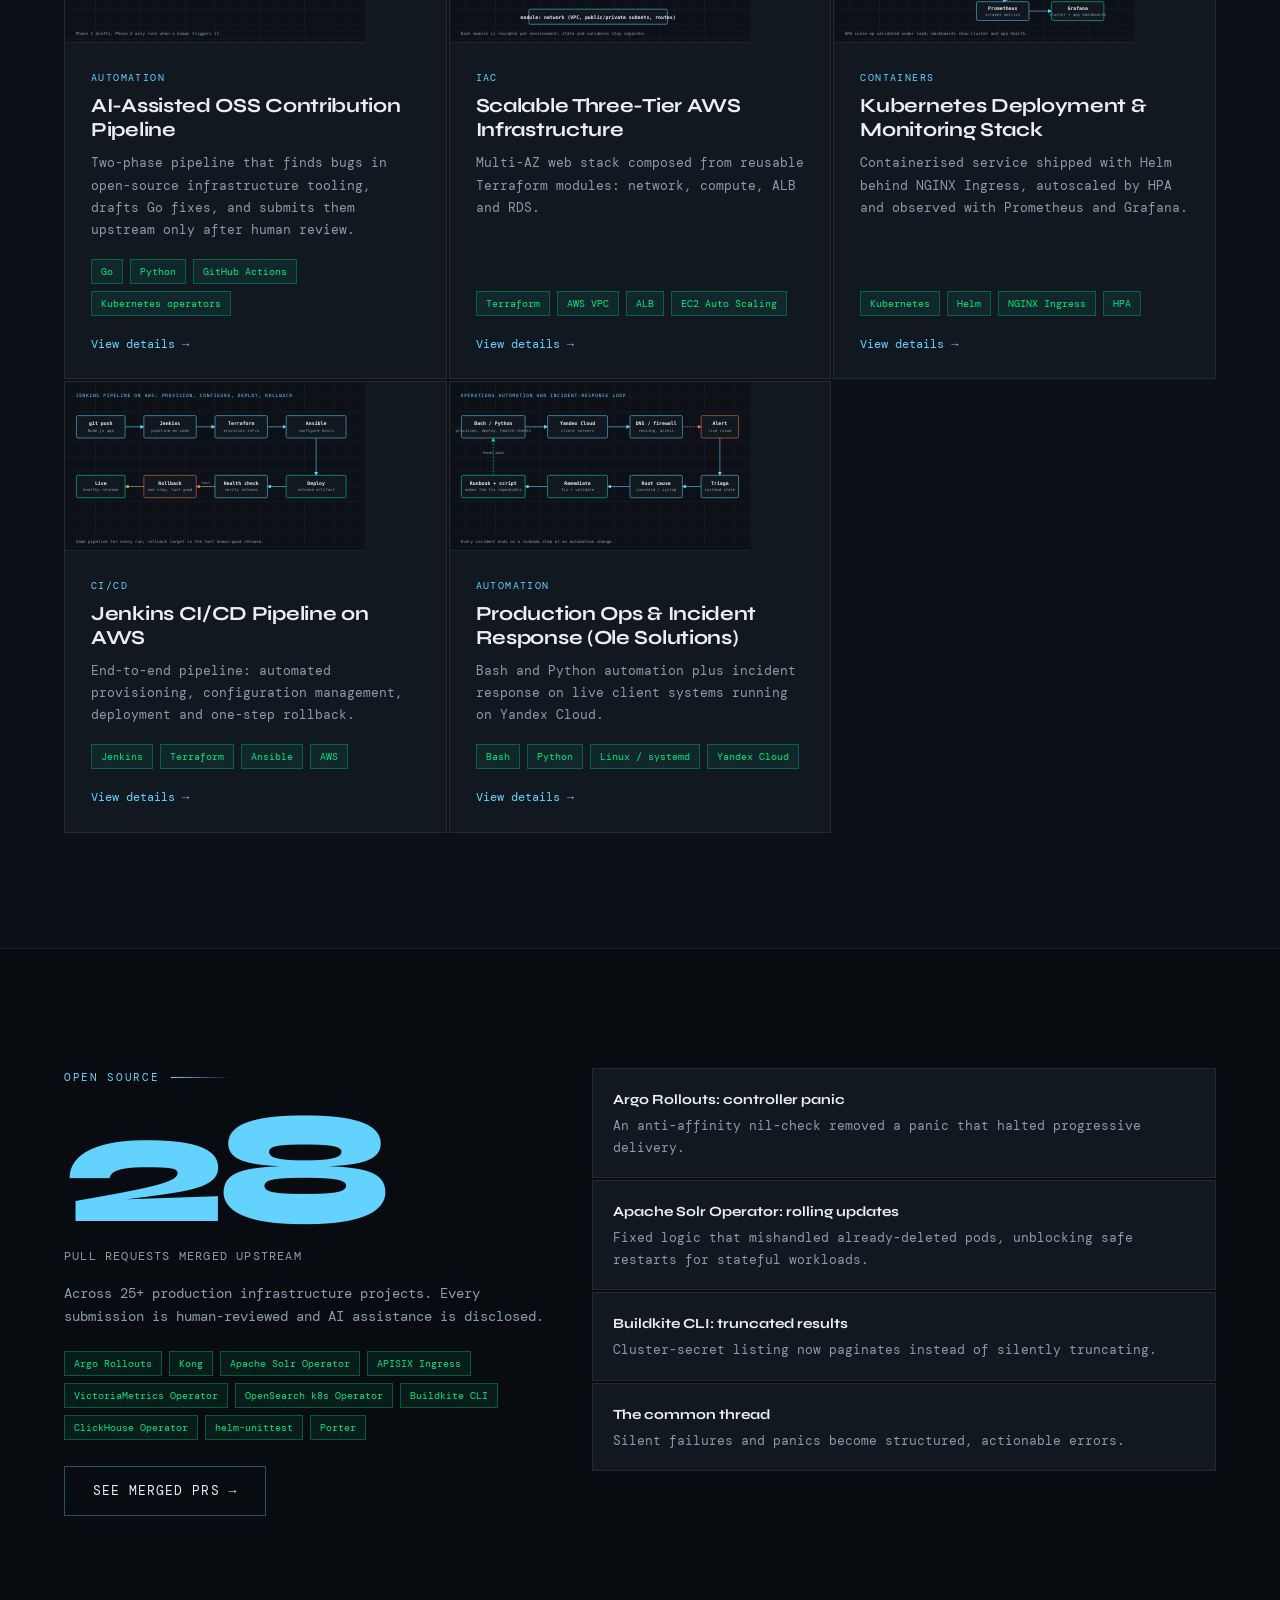
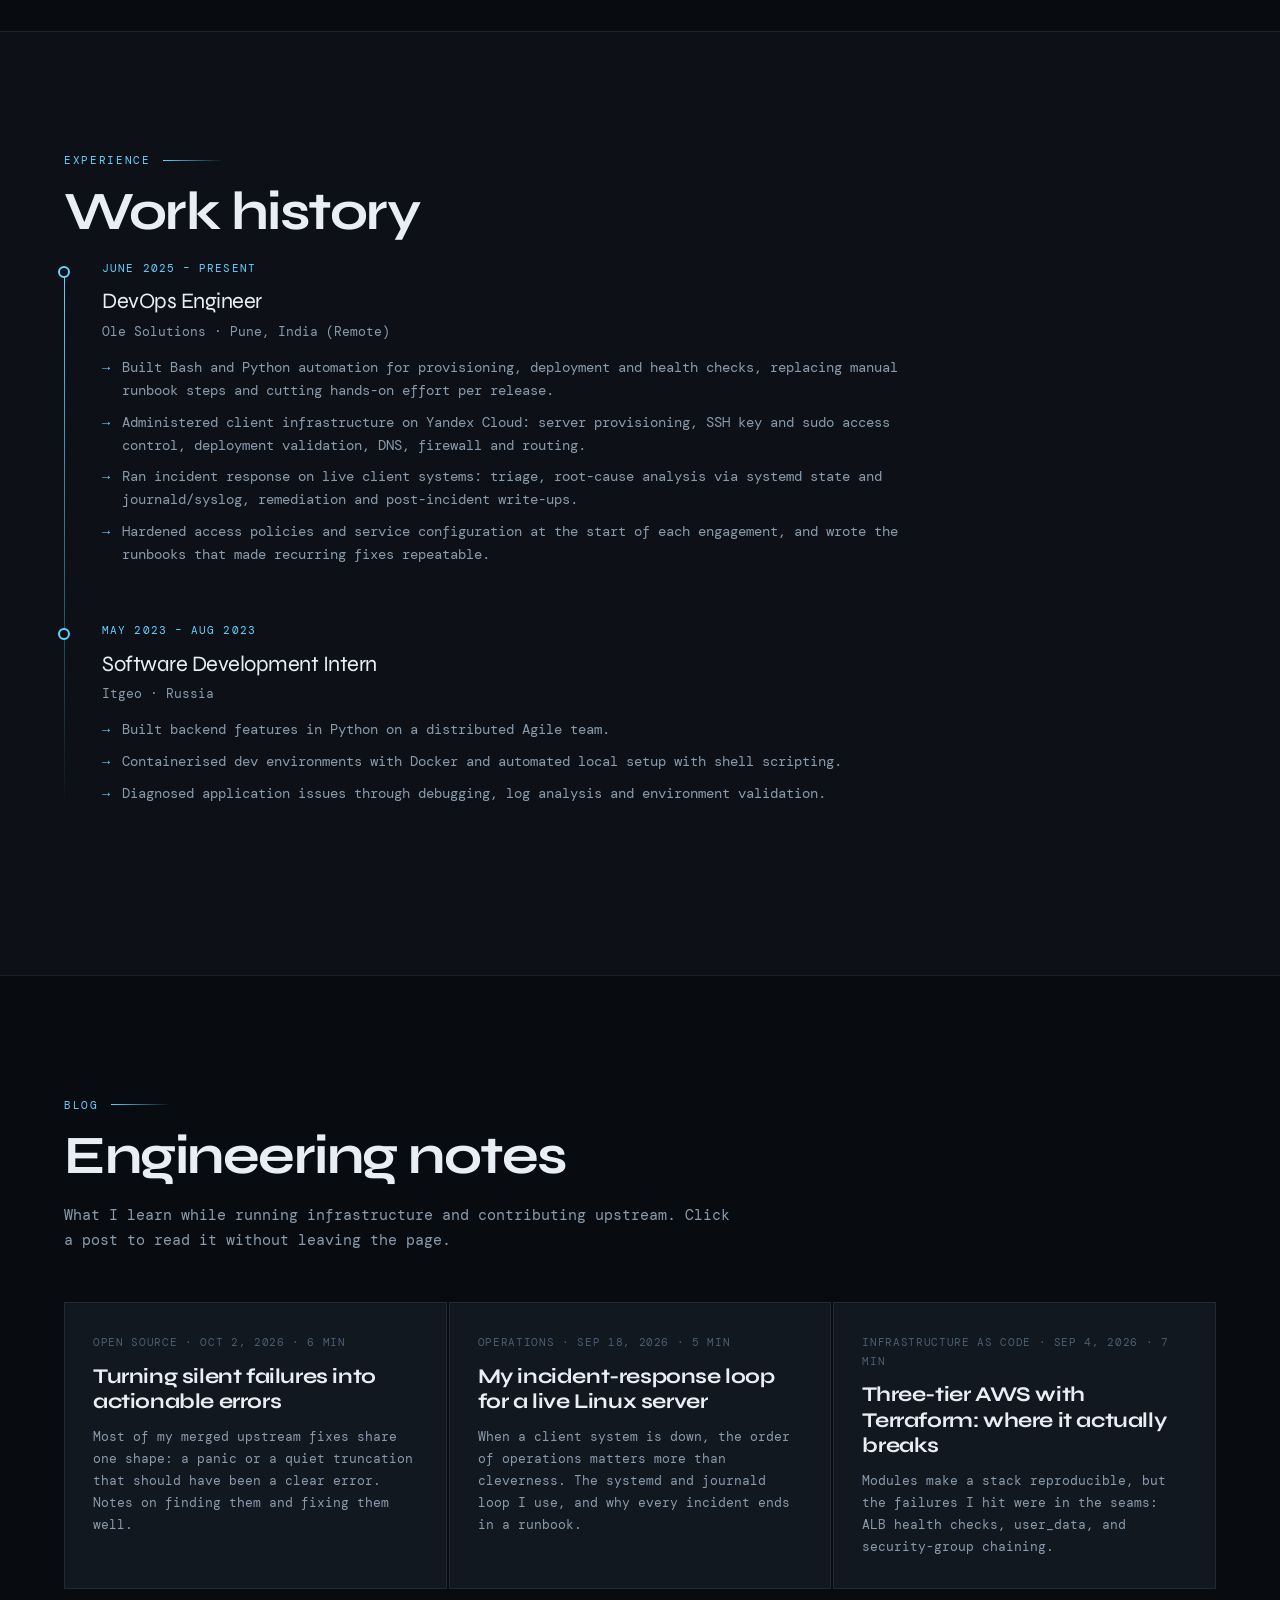
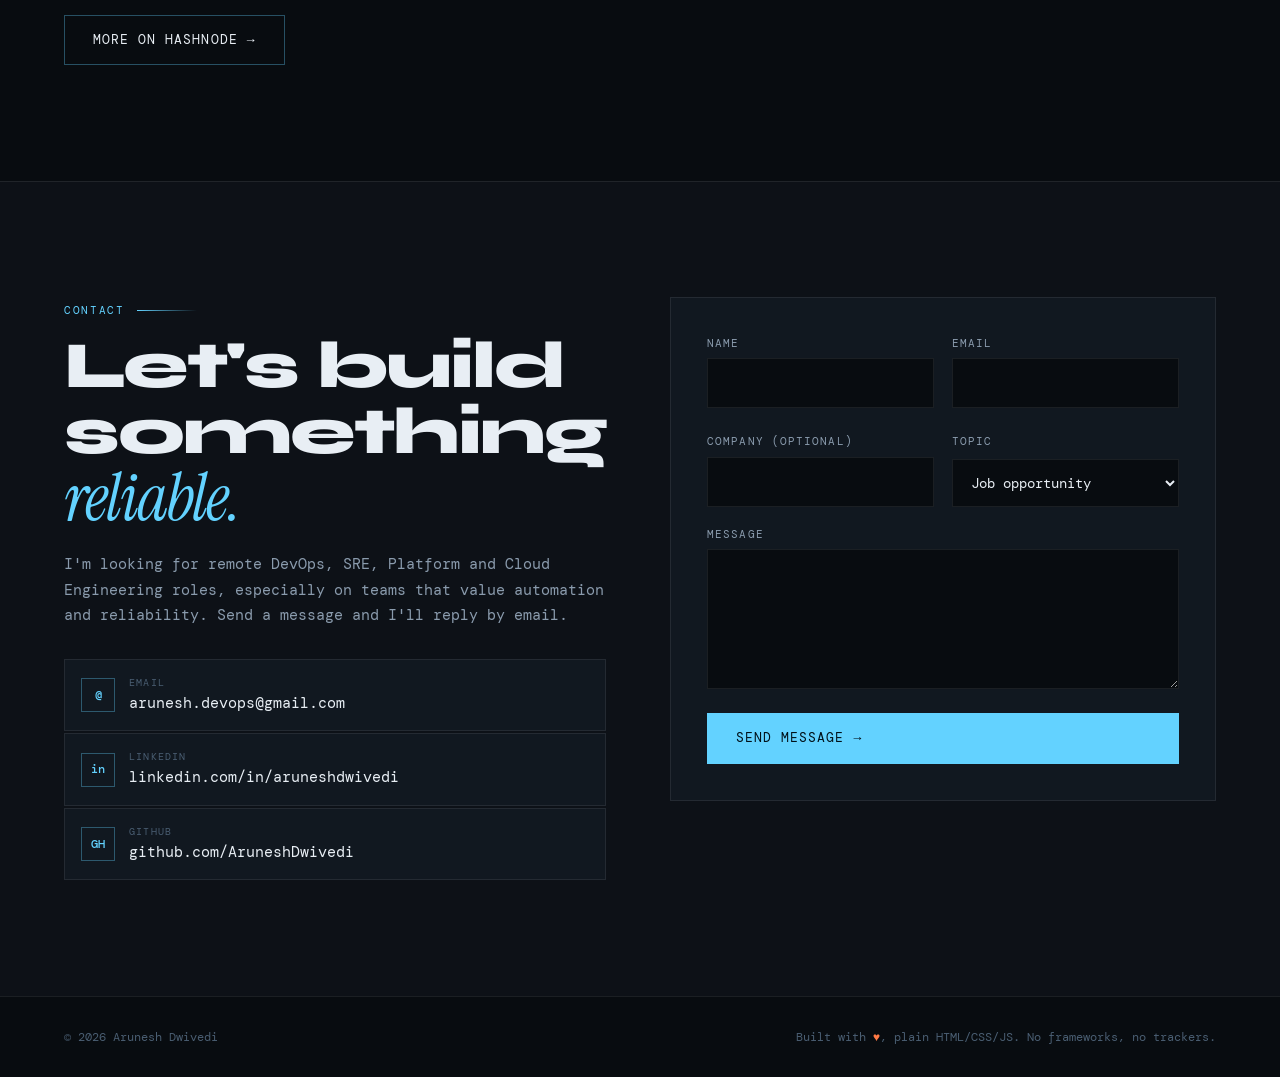
==== commit 7d846627: "Replace site with new animated portfolio" ====
--- a/index.html
+++ b/index.html
@@ -1,574 +1,280 @@
 <!DOCTYPE html>
-<html lang="en">
+<html lang="en" data-theme="dark">
 <head>
   <meta charset="UTF-8" />
+  <!-- RESPONSIVE: viewport meta lets CSS breakpoints work on phones -->
   <meta name="viewport" content="width=device-width, initial-scale=1.0" />
-  <meta name="description" content="Arunesh Dwivedi - DevOps & Cloud Engineer specializing in AWS, Terraform, Kubernetes, and CI/CD automation." />
-  <meta name="keywords" content="DevOps, Cloud Engineer, AWS, Terraform, Kubernetes, Jenkins, Docker, CI/CD" />
-  <meta property="og:title" content="Arunesh Dwivedi - Cloud & DevOps Engineer" />
-  <meta property="og:description" content="Building resilient cloud infrastructure and automating the path from code to production." />
-  <title>Arunesh Dwivedi - Cloud & DevOps Engineer</title>
-  <link rel="preconnect" href="https://fonts.googleapis.com">
-  <link href="https://fonts.googleapis.com/css2?family=Syne:wght@400;600;700;800&family=DM+Mono:wght@300;400;500&family=Instrument+Serif:ital@0;1&display=swap" rel="stylesheet">
-  <style>
-    :root {
-      --bg: #080c10;
-      --bg-2: #0d1117;
-      --bg-card: #111820;
-      --border: rgba(255,255,255,0.07);
-      --border-bright: rgba(99,210,255,0.25);
-      --text: #e8eef4;
-      --text-muted: #6b7f93;
-      --text-dim: #3a4e62;
-      --accent: #63d2ff;
-      --accent-2: #00ff88;
-      --accent-warm: #ff6b35;
-      --glow: rgba(99,210,255,0.12);
-      --font-display: 'Syne', sans-serif;
-      --font-mono: 'DM Mono', monospace;
-      --font-serif: 'Instrument Serif', serif;
-    }
-    *, *::before, *::after { box-sizing: border-box; margin: 0; padding: 0; }
-    html { scroll-behavior: smooth; }
-    body {
-      background: var(--bg);
-      color: var(--text);
-      font-family: var(--font-mono);
-      font-size: 15px;
-      line-height: 1.7;
-      overflow-x: hidden;
-    }
-    body::before {
-      content: '';
-      position: fixed;
-      inset: 0;
-      background-image: url("data:image/svg+xml,%3Csvg viewBox='0 0 256 256' xmlns='http://www.w3.org/2000/svg'%3E%3Cfilter id='n'%3E%3CfeTurbulence type='fractalNoise' baseFrequency='0.9' numOctaves='4' stitchTiles='stitch'/%3E%3C/filter%3E%3Crect width='100%25' height='100%25' filter='url(%23n)' opacity='0.04'/%3E%3C/svg%3E");
-      pointer-events: none;
-      z-index: 0;
-      opacity: 0.4;
-    }
-    ::-webkit-scrollbar { width: 4px; }
-    ::-webkit-scrollbar-track { background: var(--bg); }
-    ::-webkit-scrollbar-thumb { background: var(--accent); border-radius: 2px; }
-
-    /* NAV */
-    nav {
-      position: fixed; top: 0; left: 0; right: 0; z-index: 100;
-      padding: 0 clamp(24px, 5vw, 80px); height: 64px;
-      display: flex; align-items: center; justify-content: space-between;
-      border-bottom: 1px solid var(--border);
-      backdrop-filter: blur(20px);
-      background: rgba(8,12,16,0.85);
-    }
-    .nav-logo { font-family: var(--font-display); font-weight: 800; font-size: 18px; color: var(--text); text-decoration: none; letter-spacing: -0.5px; }
-    .nav-logo span { color: var(--accent); }
-    .nav-links { display: flex; gap: 32px; list-style: none; }
-    .nav-links a { font-family: var(--font-mono); font-size: 12px; color: var(--text-muted); text-decoration: none; letter-spacing: 0.08em; text-transform: uppercase; transition: color 0.2s; position: relative; }
-    .nav-links a::after { content: ''; position: absolute; bottom: -4px; left: 0; width: 0; height: 1px; background: var(--accent); transition: width 0.25s ease; }
-    .nav-links a:hover { color: var(--accent); }
-    .nav-links a:hover::after { width: 100%; }
-    .nav-cta { font-family: var(--font-mono); font-size: 12px; color: var(--accent); border: 1px solid var(--accent); padding: 8px 20px; text-decoration: none; letter-spacing: 0.08em; text-transform: uppercase; transition: all 0.2s; }
-    .nav-cta:hover { background: var(--accent); color: var(--bg); }
-    .menu-toggle { display: none; flex-direction: column; gap: 5px; cursor: pointer; padding: 4px; }
-    .menu-toggle span { width: 24px; height: 1.5px; background: var(--text); transition: all 0.3s; }
-
-    /* HERO */
-    .hero {
-      min-height: 100vh;
-      display: flex; align-items: center;
-      padding: 80px clamp(24px, 5vw, 80px) 60px;
-      position: relative; overflow: hidden;
-    }
-    .hero-grid {
-      position: absolute; inset: 0;
-      background-image: linear-gradient(var(--border) 1px, transparent 1px), linear-gradient(90deg, var(--border) 1px, transparent 1px);
-      background-size: 80px 80px;
-      mask-image: radial-gradient(ellipse 70% 60% at 50% 50%, black 30%, transparent 80%);
-      animation: gridPulse 8s ease-in-out infinite;
-    }
-    @keyframes gridPulse { 0%, 100% { opacity: 0.5; } 50% { opacity: 1; } }
-    .hero-orb {
-      position: absolute; width: 600px; height: 600px; border-radius: 50%;
-      background: radial-gradient(circle, rgba(99,210,255,0.08) 0%, transparent 70%);
-      top: 50%; left: 30%; transform: translate(-50%, -50%); pointer-events: none;
-    }
-    .hero-inner {
-      position: relative; z-index: 1; width: 100%;
-      display: grid; grid-template-columns: 1fr 340px;
-      gap: 60px; align-items: center;
-    }
-    .hero-content { position: relative; z-index: 1; }
-    .hero-eyebrow {
-      display: inline-flex; align-items: center; gap: 10px;
-      font-family: var(--font-mono); font-size: 12px; color: var(--accent);
-      letter-spacing: 0.12em; text-transform: uppercase; margin-bottom: 28px;
-    }
-    .hero-eyebrow::before { content: ''; width: 32px; height: 1px; background: var(--accent); }
-    .hero-name {
-      font-family: var(--font-display); font-size: clamp(52px, 8vw, 100px);
-      font-weight: 800; line-height: 0.92; letter-spacing: -3px; margin-bottom: 24px; color: var(--text);
-    }
-    .hero-name .line-accent {
-      color: transparent; -webkit-text-stroke: 1px rgba(99,210,255,0.4);
-      display: block; transition: all 0.3s;
-    }
-    .hero-name .line-accent:hover { color: var(--accent); -webkit-text-stroke: 1px transparent; }
-    .hero-role { font-family: var(--font-serif); font-style: italic; font-size: clamp(18px, 2.5vw, 26px); color: var(--text-muted); margin-bottom: 32px; }
-    .hero-statement { font-family: var(--font-mono); font-size: 14px; color: var(--text-muted); max-width: 520px; line-height: 1.8; margin-bottom: 48px; padding-left: 20px; border-left: 2px solid var(--accent); }
-    .hero-actions { display: flex; gap: 16px; flex-wrap: wrap; }
-    .status-badge {
-      position: absolute; bottom: 40px; right: clamp(24px, 5vw, 80px);
-      display: flex; align-items: center; gap: 10px;
-      font-family: var(--font-mono); font-size: 11px; color: var(--text-muted); letter-spacing: 0.08em;
-    }
-    .status-dot { width: 8px; height: 8px; border-radius: 50%; background: var(--accent-2); box-shadow: 0 0 8px var(--accent-2); animation: blink 2s ease-in-out infinite; }
-    @keyframes blink { 0%, 100% { opacity: 1; } 50% { opacity: 0.3; } }
-
-    /* HERO PHOTO */
-    .hero-photo-wrap { position: relative; flex-shrink: 0; }
-    .hero-photo-frame { position: relative; width: 100%; height: 440px; }
-    .hero-photo-frame::before {
-      content: ''; position: absolute; inset: -2px;
-      background: linear-gradient(135deg, var(--accent), transparent 60%, var(--accent-2));
-      z-index: 0;
-    }
-    .hero-photo-frame::after {
-      content: ''; position: absolute; bottom: -16px; right: -16px;
-      width: 55%; height: 55%; border: 1px solid var(--border-bright); z-index: -1;
-    }
-    .hero-photo {
-      position: relative; z-index: 1; width: 100%; height: 100%;
-      object-fit: cover; object-position: top center;
-      display: block; filter: grayscale(10%) contrast(1.05);
-    }
-    .hero-photo-badge {
-      position: absolute; bottom: -10px; left: -12px;
-      background: var(--bg-card); border: 1px solid var(--border-bright);
-      padding: 10px 16px; z-index: 2;
-    }
-    .hero-photo-badge-label { font-family: var(--font-mono); font-size: 10px; color: var(--accent); letter-spacing: 0.1em; text-transform: uppercase; margin-bottom: 2px; }
-    .hero-photo-badge-value { font-family: var(--font-display); font-size: 13px; font-weight: 700; color: var(--text); }
-
-    /* BUTTONS */
-    .btn-primary {
-      font-family: var(--font-mono); font-size: 13px; letter-spacing: 0.08em; text-transform: uppercase;
-      color: var(--bg); background: var(--accent); padding: 14px 32px;
-      text-decoration: none; display: inline-flex; align-items: center; gap: 8px;
-      transition: all 0.25s; position: relative; overflow: hidden;
-    }
-    .btn-primary::before { content: ''; position: absolute; inset: 0; background: var(--accent-2); transform: translateX(-105%); transition: transform 0.3s ease; }
-    .btn-primary:hover::before { transform: translateX(0); }
-    .btn-primary span { position: relative; z-index: 1; }
-    .btn-secondary {
-      font-family: var(--font-mono); font-size: 13px; letter-spacing: 0.08em; text-transform: uppercase;
-      color: var(--text); background: transparent; border: 1px solid var(--border-bright);
-      padding: 14px 32px; text-decoration: none; display: inline-flex; align-items: center; gap: 8px; transition: all 0.25s;
-    }
-    .btn-secondary:hover { border-color: var(--accent); color: var(--accent); background: var(--glow); }
-
-    /* SECTIONS */
-    section { padding: clamp(60px, 8vw, 120px) clamp(24px, 5vw, 80px); position: relative; }
-    .section-label { display: inline-flex; align-items: center; gap: 12px; font-family: var(--font-mono); font-size: 11px; color: var(--accent); letter-spacing: 0.15em; text-transform: uppercase; margin-bottom: 16px; }
-    .section-label::after { content: ''; width: 60px; height: 1px; background: linear-gradient(90deg, var(--accent), transparent); }
-    .section-title { font-family: var(--font-display); font-size: clamp(32px, 5vw, 56px); font-weight: 700; line-height: 1.05; letter-spacing: -1.5px; margin-bottom: 60px; }
-
-    /* ABOUT */
-    #about { border-top: 1px solid var(--border); }
-    .about-grid { display: grid; grid-template-columns: 1fr 1fr; gap: 80px; align-items: start; }
-    .about-text p { color: var(--text-muted); font-size: 15px; line-height: 1.9; margin-bottom: 20px; }
-    .about-text p strong { color: var(--text); font-weight: 500; }
-    .about-stats { display: grid; grid-template-columns: 1fr 1fr; gap: 2px; }
-    .stat-card { background: var(--bg-card); border: 1px solid var(--border); padding: 28px 24px; transition: all 0.3s; position: relative; overflow: hidden; }
-    .stat-card::after { content: ''; position: absolute; bottom: 0; left: 0; width: 0; height: 2px; background: var(--accent); transition: width 0.3s; }
-    .stat-card:hover { border-color: var(--border-bright); }
-    .stat-card:hover::after { width: 100%; }
-    .stat-num { font-family: var(--font-display); font-size: 42px; font-weight: 800; color: var(--accent); letter-spacing: -2px; line-height: 1; margin-bottom: 6px; }
-    .stat-label { font-family: var(--font-mono); font-size: 11px; color: var(--text-muted); letter-spacing: 0.08em; text-transform: uppercase; }
-
-    /* SKILLS */
-    #skills { background: var(--bg-2); border-top: 1px solid var(--border); }
-    .skills-grid { display: grid; grid-template-columns: repeat(auto-fill, minmax(300px, 1fr)); gap: 2px; }
-    .skill-category { background: var(--bg-card); border: 1px solid var(--border); padding: 32px 28px; transition: all 0.3s; }
-    .skill-category:hover { border-color: var(--border-bright); background: #131c26; }
-    .skill-cat-header { display: flex; align-items: center; gap: 12px; margin-bottom: 24px; }
-    .skill-icon { width: 36px; height: 36px; border: 1px solid var(--border-bright); display: flex; align-items: center; justify-content: center; font-size: 16px; flex-shrink: 0; }
-    .skill-cat-name { font-family: var(--font-display); font-size: 14px; font-weight: 700; color: var(--text); }
-    .skill-tags { display: flex; flex-wrap: wrap; gap: 8px; }
-    .skill-tag { font-family: var(--font-mono); font-size: 11px; padding: 5px 12px; background: rgba(99,210,255,0.06); border: 1px solid rgba(99,210,255,0.15); color: var(--text-muted); letter-spacing: 0.04em; transition: all 0.2s; }
-    .skill-tag:hover { background: rgba(99,210,255,0.12); color: var(--accent); border-color: var(--accent); }
-
-    /* PROJECTS */
-    #projects { border-top: 1px solid var(--border); }
-    .projects-grid { display: grid; grid-template-columns: repeat(auto-fill, minmax(360px, 1fr)); gap: 2px; }
-    .project-card { background: var(--bg-card); border: 1px solid var(--border); padding: 36px 32px; transition: all 0.3s; display: flex; flex-direction: column; position: relative; overflow: hidden; }
-    .project-card::before { content: ''; position: absolute; top: 0; left: 0; right: 0; height: 2px; background: linear-gradient(90deg, var(--accent), var(--accent-2)); transform: scaleX(0); transform-origin: left; transition: transform 0.4s ease; }
-    .project-card:hover::before { transform: scaleX(1); }
-    .project-card:hover { border-color: var(--border-bright); background: #131c26; transform: translateY(-3px); }
-    .project-number { font-family: var(--font-mono); font-size: 11px; color: var(--text-dim); letter-spacing: 0.12em; margin-bottom: 20px; }
-    .project-title { font-family: var(--font-display); font-size: 20px; font-weight: 700; letter-spacing: -0.3px; margin-bottom: 16px; color: var(--text); }
-    .project-desc { font-family: var(--font-mono); font-size: 13px; color: var(--text-muted); line-height: 1.8; margin-bottom: 24px; flex-grow: 1; }
-    .project-arch { background: rgba(99,210,255,0.04); border: 1px solid rgba(99,210,255,0.1); border-left: 2px solid var(--accent); padding: 14px 16px; margin-bottom: 24px; }
-    .project-arch-label { font-family: var(--font-mono); font-size: 10px; color: var(--accent); letter-spacing: 0.1em; text-transform: uppercase; margin-bottom: 6px; }
-    .project-arch-text { font-family: var(--font-mono); font-size: 12px; color: var(--text-muted); line-height: 1.7; }
-    .project-tags { display: flex; flex-wrap: wrap; gap: 6px; margin-bottom: 24px; }
-    .tech-tag { font-family: var(--font-mono); font-size: 10px; padding: 3px 10px; background: rgba(0,255,136,0.06); border: 1px solid rgba(0,255,136,0.2); color: var(--accent-2); letter-spacing: 0.06em; }
-    .project-link { font-family: var(--font-mono); font-size: 12px; color: var(--accent); text-decoration: none; letter-spacing: 0.06em; display: inline-flex; align-items: center; gap: 8px; transition: gap 0.2s; }
-    .project-link:hover { gap: 14px; }
-
-    /* EXPERIENCE */
-    #experience { background: var(--bg-2); border-top: 1px solid var(--border); }
-    .timeline { position: relative; padding-left: 40px; }
-    .timeline::before { content: ''; position: absolute; left: 0; top: 8px; bottom: 0; width: 1px; background: linear-gradient(180deg, var(--accent), transparent); }
-    .timeline-item { position: relative; margin-bottom: 60px; }
-    .timeline-item:last-child { margin-bottom: 0; }
-    .timeline-dot { position: absolute; left: -46px; top: 6px; width: 12px; height: 12px; border: 2px solid var(--accent); border-radius: 50%; background: var(--bg-2); }
-    .timeline-dot::after { content: ''; position: absolute; top: 50%; left: 50%; transform: translate(-50%, -50%); width: 4px; height: 4px; border-radius: 50%; background: var(--accent); }
-    .timeline-date { font-family: var(--font-mono); font-size: 11px; color: var(--accent); letter-spacing: 0.1em; text-transform: uppercase; margin-bottom: 8px; }
-    .timeline-role { font-family: var(--font-display); font-size: 22px; font-weight: 700; letter-spacing: -0.5px; margin-bottom: 4px; }
-    .timeline-company { font-family: var(--font-mono); font-size: 13px; color: var(--text-muted); margin-bottom: 20px; }
-    .timeline-items { list-style: none; display: flex; flex-direction: column; gap: 10px; }
-    .timeline-items li { font-family: var(--font-mono); font-size: 13px; color: var(--text-muted); padding-left: 20px; position: relative; line-height: 1.7; }
-    .timeline-items li::before { content: '->'; position: absolute; left: 0; color: var(--accent); }
-
-    /* ACHIEVEMENTS */
-    #achievements { border-top: 1px solid var(--border); }
-    .achievements-grid { display: grid; grid-template-columns: repeat(auto-fill, minmax(280px, 1fr)); gap: 2px; }
-    .achievement-card { background: var(--bg-card); border: 1px solid var(--border); padding: 28px 24px; transition: all 0.3s; display: flex; gap: 16px; align-items: flex-start; }
-    .achievement-card:hover { border-color: var(--border-bright); }
-    .achievement-badge { font-size: 22px; flex-shrink: 0; line-height: 1; margin-top: 2px; }
-    .achievement-title { font-family: var(--font-display); font-size: 16px; font-weight: 700; margin-bottom: 6px; }
-    .achievement-desc { font-family: var(--font-mono); font-size: 12px; color: var(--text-muted); line-height: 1.7; }
-
-    /* CONTACT */
-    #contact { background: var(--bg-2); border-top: 1px solid var(--border); }
-    .contact-wrapper { display: grid; grid-template-columns: 1fr 1fr; gap: 80px; align-items: start; }
-    .contact-headline { font-family: var(--font-display); font-size: clamp(36px, 5vw, 64px); font-weight: 800; letter-spacing: -2px; line-height: 1.0; margin-bottom: 24px; }
-    .contact-sub { font-family: var(--font-mono); font-size: 14px; color: var(--text-muted); line-height: 1.8; margin-bottom: 40px; }
-    .contact-links { display: flex; flex-direction: column; gap: 16px; }
-    .contact-link { display: flex; align-items: center; gap: 16px; padding: 18px 20px; border: 1px solid var(--border); text-decoration: none; transition: all 0.25s; }
-    .contact-link:hover { border-color: var(--border-bright); background: var(--glow); }
-    .contact-link-icon { width: 40px; height: 40px; border: 1px solid var(--border-bright); display: flex; align-items: center; justify-content: center; font-size: 15px; flex-shrink: 0; font-family: var(--font-mono); color: var(--accent); font-weight: 600; }
-    .contact-link-info { flex-grow: 1; }
-    .contact-link-label { font-family: var(--font-mono); font-size: 10px; color: var(--text-dim); letter-spacing: 0.12em; text-transform: uppercase; margin-bottom: 2px; }
-    .contact-link-value { font-family: var(--font-mono); font-size: 13px; color: var(--text); }
-    .contact-link-arrow { font-size: 18px; color: var(--text-dim); transition: all 0.2s; }
-    .contact-link:hover .contact-link-arrow { color: var(--accent); transform: translateX(4px); }
-    .contact-resume { margin-top: 32px; padding: 28px; border: 1px solid var(--border); display: flex; align-items: center; justify-content: space-between; gap: 20px; }
-    .resume-text { font-family: var(--font-display); font-size: 18px; font-weight: 700; margin-bottom: 4px; }
-    .resume-sub { font-family: var(--font-mono); font-size: 12px; color: var(--text-muted); }
-
-    /* FOOTER */
-    footer { padding: 32px clamp(24px, 5vw, 80px); border-top: 1px solid var(--border); display: flex; align-items: center; justify-content: space-between; gap: 20px; flex-wrap: wrap; }
-    .footer-copy { font-family: var(--font-mono); font-size: 12px; color: var(--text-dim); }
-    .footer-built { font-family: var(--font-mono); font-size: 11px; color: var(--text-dim); }
-    .footer-built span { color: var(--accent-warm); }
-
-    /* ANIMATIONS */
-    .fade-in { opacity: 0; transform: translateY(24px); transition: opacity 0.6s ease, transform 0.6s ease; }
-    .fade-in.visible { opacity: 1; transform: translateY(0); }
-
-    /* RESPONSIVE */
-    @media (max-width: 900px) {
-      .hero-inner { grid-template-columns: 1fr; }
-      .hero-photo-wrap { display: none; }
-      .about-grid { grid-template-columns: 1fr; gap: 40px; }
-      .contact-wrapper { grid-template-columns: 1fr; gap: 40px; }
-    }
-    @media (max-width: 768px) {
-      .nav-links { display: none; }
-      .nav-links.open { display: flex; flex-direction: column; position: fixed; top: 64px; left: 0; right: 0; background: var(--bg-2); border-bottom: 1px solid var(--border); padding: 24px; gap: 20px; }
-      .nav-cta { display: none; }
-      .menu-toggle { display: flex; }
-      .status-badge { display: none; }
-      .projects-grid { grid-template-columns: 1fr; }
-    }
-    @media (max-width: 480px) {
-      .about-stats { grid-template-columns: 1fr 1fr; }
-      .skills-grid { grid-template-columns: 1fr; }
-      .achievements-grid { grid-template-columns: 1fr; }
-    }
-  </style>
+  <title>Arunesh Dwivedi | DevOps &amp; Platform Engineer</title>
+  <meta name="description" content="Arunesh Dwivedi, DevOps and Platform Engineer. AWS, Kubernetes, Terraform, Go. 28 merged open-source PRs. Portfolio, projects and engineering blog." />
+  <meta name="theme-color" content="#080c10" />
+  <meta property="og:title" content="Arunesh Dwivedi | DevOps & Platform Engineer" />
+  <meta property="og:description" content="Production infrastructure, automation and open-source contributions to Kubernetes tooling." />
+  <meta property="og:type" content="website" />
+  <!-- PERFORMANCE: preconnect + display=swap so text renders immediately with a fallback font -->
+  <link rel="preconnect" href="https://fonts.googleapis.com" />
+  <link rel="preconnect" href="https://fonts.gstatic.com" crossorigin />
+  <link href="https://fonts.googleapis.com/css2?family=Syne:wght@500;700;800&family=DM+Mono:wght@300;400;500&family=Instrument+Serif:ital@0;1&display=swap" rel="stylesheet" />
+  <link rel="icon" href="data:image/svg+xml,%3Csvg xmlns='http://www.w3.org/2000/svg' viewBox='0 0 32 32'%3E%3Crect width='32' height='32' fill='%23080c10'/%3E%3Ctext x='16' y='22' font-size='16' font-family='monospace' font-weight='bold' text-anchor='middle' fill='%2363d2ff'%3EAD%3C/text%3E%3C/svg%3E" />
+  <link rel="stylesheet" href="css/style.css" />
 </head>
 <body>
-
-  <nav>
-    <a href="#" class="nav-logo">AD<span>.</span></a>
+  <div class="cursor-glow" id="cursorGlow" aria-hidden="true"></div>
+  <a class="skip-link" href="#main">Skip to content</a>
+  <div class="progress" id="progress" aria-hidden="true"></div>
+
+  <!-- NAVIGATION -->
+  <nav aria-label="Primary">
+    <a href="#top" class="logo">AD<span>.</span></a>
     <ul class="nav-links" id="navLinks">
       <li><a href="#about">About</a></li>
       <li><a href="#skills">Skills</a></li>
       <li><a href="#projects">Projects</a></li>
+      <li><a href="#opensource">Open Source</a></li>
       <li><a href="#experience">Experience</a></li>
+      <li><a href="#blog">Blog</a></li>
       <li><a href="#contact">Contact</a></li>
     </ul>
-    <a href="https://linkedin.com/in/aruneshdwivedi" target="_blank" class="nav-cta">Hire Me</a>
-    <div class="menu-toggle" onclick="document.getElementById('navLinks').classList.toggle('open')">
-      <span></span><span></span><span></span>
+    <div class="nav-tools">
+      <button class="icon-btn" id="themeBtn" aria-label="Toggle light and dark theme" title="Toggle theme">◐</button>
+      <button class="menu-toggle" id="menuBtn" aria-label="Menu" aria-expanded="false" aria-controls="navLinks"><span></span><span></span><span></span></button>
     </div>
   </nav>
 
-  <!-- HERO -->
-  <section class="hero">
-    <div class="hero-grid"></div>
-    <div class="hero-orb"></div>
-    <div class="hero-inner">
-
-      <div class="hero-content">
-        <div class="hero-eyebrow">Cloud &amp; DevOps Engineer</div>
-        <h1 class="hero-name">
-          Arunesh<br>
-          <span class="line-accent">Dwivedi</span>
-        </h1>
-        <p class="hero-role">Building infrastructure that scales, automates, and never breaks.</p>
-        <p class="hero-statement">
-          2+ years engineering resilient cloud systems on AWS &mdash; turning manual operations into repeatable, production-grade pipelines with Terraform, Ansible, Docker, and Jenkins.
-        </p>
-        <div class="hero-actions">
-          <a href="#projects" class="btn-primary"><span>View My Work &rarr;</span></a>
-          <a href="#contact" class="btn-secondary">Get In Touch</a>
-        </div>
-      </div>
-
-      <div class="hero-photo-wrap">
-        <div class="hero-photo-frame">
-          <img src="[data-uri]" alt="Arunesh Dwivedi - Cloud &amp; DevOps Engineer" class="hero-photo" />
-          <div class="hero-photo-badge">
-            <div class="hero-photo-badge-label">Based in</div>
-            <div class="hero-photo-badge-value">Pune, India</div>
-          </div>
-        </div>
-      </div>
-
-    </div>
-    <div class="status-badge">
-      <div class="status-dot"></div>
-      Available for opportunities &middot; Pune, India
-    </div>
-  </section>
-
-  <!-- ABOUT -->
-  <section id="about">
-    <div class="section-label">About</div>
-    <div class="about-grid fade-in">
-      <div class="about-text">
-        <p>I'm a <strong>DevOps &amp; Cloud Engineer</strong> with hands-on experience designing and automating AWS infrastructure. I specialize in CI/CD pipelines, Infrastructure-as-Code, and container orchestration &mdash; building systems that developers trust and operations teams can sleep through.</p>
-        <p>Holding an <strong>M.S. in Artificial Intelligence and Cloud</strong> from N.I. Lobachevsky State University, I bridge deep technical execution with architectural thinking. I've automated deployments end-to-end &mdash; from Terraform provisioning to Ansible configuration to Jenkins pipelines in production.</p>
-        <p>Recognized as an <strong>AWS Community Builder</strong> in Machine Learning (2024), I actively share what I learn on Hashnode and GitHub. I care about <strong>zero configuration drift, minimal blast radius, and infrastructure that documents itself.</strong></p>
-      </div>
-      <div class="about-stats">
-        <div class="stat-card"><div class="stat-num">5+</div><div class="stat-label">Cloud Projects Shipped</div></div>
-        <div class="stat-card"><div class="stat-num">AWS</div><div class="stat-label">Community Builder</div></div>
-        <div class="stat-card"><div class="stat-num">2+</div><div class="stat-label">Years in DevOps</div></div>
-        <div class="stat-card"><div class="stat-num">M.S.</div><div class="stat-label">AI &amp; Cloud</div></div>
-      </div>
-    </div>
-  </section>
-
-  <!-- SKILLS -->
-  <section id="skills">
-    <div class="section-label">Skills</div>
-    <h2 class="section-title">Technical Stack</h2>
-    <div class="skills-grid">
-      <div class="skill-category fade-in">
-        <div class="skill-cat-header"><div class="skill-icon">&#9729;</div><div class="skill-cat-name">Cloud Platforms</div></div>
-        <div class="skill-tags"><span class="skill-tag">EC2</span><span class="skill-tag">S3</span><span class="skill-tag">IAM</span><span class="skill-tag">RDS</span><span class="skill-tag">VPC</span><span class="skill-tag">ALB</span><span class="skill-tag">Auto Scaling</span><span class="skill-tag">ECS</span><span class="skill-tag">ECR</span><span class="skill-tag">CloudWatch</span><span class="skill-tag">Yandex Cloud</span></div>
-      </div>
-      <div class="skill-category fade-in">
-        <div class="skill-cat-header"><div class="skill-icon">&#128736;</div><div class="skill-cat-name">Infrastructure as Code</div></div>
-        <div class="skill-tags"><span class="skill-tag">Terraform</span><span class="skill-tag">Terraform Modules</span><span class="skill-tag">Remote State</span><span class="skill-tag">CloudFormation</span><span class="skill-tag">Ansible</span></div>
-      </div>
-      <div class="skill-category fade-in">
-        <div class="skill-cat-header"><div class="skill-icon">&#128051;</div><div class="skill-cat-name">Containers &amp; Orchestration</div></div>
-        <div class="skill-tags"><span class="skill-tag">Docker</span><span class="skill-tag">Docker Compose</span><span class="skill-tag">ECS</span><span class="skill-tag">Kubernetes</span><span class="skill-tag">Helm</span></div>
-      </div>
-      <div class="skill-category fade-in">
-        <div class="skill-cat-header"><div class="skill-icon">&#9881;</div><div class="skill-cat-name">CI/CD &amp; Automation</div></div>
-        <div class="skill-tags"><span class="skill-tag">Jenkins</span><span class="skill-tag">Git</span><span class="skill-tag">Pipeline-as-Code</span><span class="skill-tag">Bash Scripting</span></div>
-      </div>
-      <div class="skill-category fade-in">
-        <div class="skill-cat-header"><div class="skill-icon">&#128202;</div><div class="skill-cat-name">Monitoring &amp; Observability</div></div>
-        <div class="skill-tags"><span class="skill-tag">CloudWatch Metrics</span><span class="skill-tag">CloudWatch Logs</span><span class="skill-tag">Prometheus</span><span class="skill-tag">Grafana</span></div>
-      </div>
-      <div class="skill-category fade-in">
-        <div class="skill-cat-header"><div class="skill-icon">&#128187;</div><div class="skill-cat-name">Languages &amp; Scripting</div></div>
-        <div class="skill-tags"><span class="skill-tag">Python</span><span class="skill-tag">Bash</span><span class="skill-tag">YAML</span><span class="skill-tag">JSON</span><span class="skill-tag">JavaScript</span><span class="skill-tag">boto3</span></div>
-      </div>
-      <div class="skill-category fade-in">
-        <div class="skill-cat-header"><div class="skill-icon">&#128274;</div><div class="skill-cat-name">Networking &amp; Security</div></div>
-        <div class="skill-tags"><span class="skill-tag">VPC Design</span><span class="skill-tag">Subnetting</span><span class="skill-tag">NAT Gateways</span><span class="skill-tag">Security Groups</span><span class="skill-tag">IAM Policies</span><span class="skill-tag">SSL/TLS</span><span class="skill-tag">Bastion Hosts</span></div>
-      </div>
-    </div>
-  </section>
-
-  <!-- PROJECTS -->
-  <section id="projects">
-    <div class="section-label">Projects</div>
-    <h2 class="section-title">Production-Grade Work</h2>
-    <div class="projects-grid">
-      <div class="project-card fade-in">
-        <div class="project-number">01 / 05</div>
-        <h3 class="project-title">AWS CI/CD Platform</h3>
-        <p class="project-desc">End-to-end automated deployment pipeline that eliminates manual release processes. Manages dev, staging, and production environments with full parity and zero configuration drift.</p>
-        <div class="project-arch"><div class="project-arch-label">Architecture Highlight</div><div class="project-arch-text">Jenkins triggers Terraform to provision environment, Ansible configures the stack, then deploys app artifacts with environment-based secrets &mdash; all in one pipeline run.</div></div>
-        <div class="project-tags"><span class="tech-tag">Terraform</span><span class="tech-tag">Ansible</span><span class="tech-tag">Jenkins</span><span class="tech-tag">AWS</span><span class="tech-tag">Node.js</span></div>
-        <a href="https://github.com/AruneshDwivedi/aws-nodejs-cicd" target="_blank" class="project-link">View Repository &rarr;</a>
-      </div>
-      <div class="project-card fade-in">
-        <div class="project-number">02 / 05</div>
-        <h3 class="project-title">AWS Infrastructure as Code Platform</h3>
-        <p class="project-desc">Reusable Terraform module library for provisioning production AWS environments. Supports multi-environment deployments with a single codebase and shared remote state.</p>
-        <div class="project-arch"><div class="project-arch-label">Architecture Highlight</div><div class="project-arch-text">Modular design: VPC, ALB, ASG, and RDS modules compose into full stacks per environment. Remote state in S3 with DynamoDB locking prevents concurrent conflicts.</div></div>
-        <div class="project-tags"><span class="tech-tag">Terraform</span><span class="tech-tag">VPC</span><span class="tech-tag">ALB</span><span class="tech-tag">Auto Scaling</span><span class="tech-tag">RDS</span><span class="tech-tag">S3</span></div>
-        <a href="https://github.com/AruneshDwivedi/IAC-Terraform-AWS" target="_blank" class="project-link">View Repository &rarr;</a>
-      </div>
-      <div class="project-card fade-in">
-        <div class="project-number">03 / 05</div>
-        <h3 class="project-title">EC2 Automation via Python boto3</h3>
-        <p class="project-desc">Programmatic infrastructure deployment using Python and AWS SDK. Removes console interaction by automating provisioning, bootstrapping, and container deployment.</p>
-        <div class="project-arch"><div class="project-arch-label">Architecture Highlight</div><div class="project-arch-text">Python calls boto3 to launch EC2 instances with UserData that installs Docker, pulls images, and runs containers &mdash; no manual SSH required post-launch.</div></div>
-        <div class="project-tags"><span class="tech-tag">Python</span><span class="tech-tag">boto3</span><span class="tech-tag">EC2</span><span class="tech-tag">Docker</span><span class="tech-tag">UserData</span></div>
-        <a href="https://github.com/AruneshDwivedi/ec2-boto3-python" target="_blank" class="project-link">View Repository &rarr;</a>
-      </div>
-      <div class="project-card fade-in">
-        <div class="project-number">04 / 05</div>
-        <h3 class="project-title">Secure AWS Networking Architecture</h3>
-        <p class="project-desc">Zero-trust VPC design with private subnet isolation, controlled egress, and hardened access patterns. Enforces least-privilege networking for production workloads.</p>
-        <div class="project-arch"><div class="project-arch-label">Architecture Highlight</div><div class="project-arch-text">Multi-tier VPC: public subnets for load balancers, private subnets for app and DB. Bastion host for SSH. NAT gateway for controlled outbound. No public IPs on workloads.</div></div>
-        <div class="project-tags"><span class="tech-tag">Terraform</span><span class="tech-tag">VPC</span><span class="tech-tag">Bastion</span><span class="tech-tag">NAT Gateway</span><span class="tech-tag">Security Groups</span></div>
-        <a href="https://github.com/AruneshDwivedi/AWS-Proj1" target="_blank" class="project-link">View Repository &rarr;</a>
-      </div>
-      <div class="project-card fade-in">
-        <div class="project-number">05 / 05</div>
-        <h3 class="project-title">Django App Deployment on AWS ECS</h3>
-        <p class="project-desc">Containerized Django application on AWS ECS with auto-scaling and load balancing. Demonstrates serverless container hosting without EC2 fleet management.</p>
-        <div class="project-arch"><div class="project-arch-label">Architecture Highlight</div><div class="project-arch-text">Docker image pushed to ECR, ECS Fargate service behind an ALB. Service-level auto-scaling responds to CPU/memory thresholds with zero manual intervention.</div></div>
-        <div class="project-tags"><span class="tech-tag">Django</span><span class="tech-tag">ECS Fargate</span><span class="tech-tag">ECR</span><span class="tech-tag">ALB</span><span class="tech-tag">Docker</span></div>
-        <a href="https://github.com/AruneshDwivedi/django-app-AWS" target="_blank" class="project-link">View Repository &rarr;</a>
-      </div>
-    </div>
-  </section>
-
-  <!-- EXPERIENCE -->
-  <section id="experience">
-    <div class="section-label">Experience</div>
-    <h2 class="section-title">Work History</h2>
-    <div class="timeline fade-in">
-      <div class="timeline-item">
-        <div class="timeline-dot"></div>
-        <div class="timeline-date">May 2023 &ndash; Aug 2023</div>
-        <div class="timeline-role">Software Development Intern</div>
-        <div class="timeline-company">Itgeo &middot; Russia</div>
-        <ul class="timeline-items">
-          <li>Delivered backend and frontend features for an internal web application using Python and JavaScript in a sprint-based development cycle.</li>
-          <li>Built one-command automation scripts to run builds and test suites &mdash; eliminating multi-step manual execution and reducing developer friction.</li>
-          <li>Containerized the application using Docker to ensure identical runtime environments across all developer machines.</li>
-        </ul>
-      </div>
-    </div>
-  </section>
-
-  <!-- ACHIEVEMENTS -->
-  <section id="achievements">
-    <div class="section-label">Recognition</div>
-    <h2 class="section-title">Achievements &amp; Leadership</h2>
-    <div class="achievements-grid">
-      <div class="achievement-card fade-in"><div class="achievement-badge">&#127885;</div><div><div class="achievement-title">AWS Community Builder</div><div class="achievement-desc">Recognized by Amazon Web Services for expertise in ML deployment and active cloud community engagement (2024 &middot; Machine Learning track).</div></div></div>
-      <div class="achievement-card fade-in"><div class="achievement-badge">&#127942;</div><div><div class="achievement-title">Hackathon Contributor</div><div class="achievement-desc">Collaborated in cross-functional hackathon teams to design, build, and ship working prototypes across multiple domains under time pressure.</div></div></div>
-      <div class="achievement-card fade-in"><div class="achievement-badge">&#127908;</div><div><div class="achievement-title">Cultural Event Host</div><div class="achievement-desc">Led 5+ campus cultural events at N.I. Lobachevsky University, increasing student participation by 30%.</div></div></div>
-      <div class="achievement-card fade-in"><div class="achievement-badge">&#127891;</div><div><div class="achievement-title">Academic Excellence</div><div class="achievement-desc">Ranked in the top 10% of the class for outstanding academic performance across B.Tech. and M.S. programs.</div></div></div>
-      <div class="achievement-card fade-in"><div class="achievement-badge">&#9997;</div><div><div class="achievement-title">Technical Writer</div><div class="achievement-desc">Active technical writer on Hashnode, sharing DevOps guides, cloud tutorials, and engineering insights with the developer community.</div></div></div>
-      <div class="achievement-card fade-in"><div class="achievement-badge">&#127891;</div><div><div class="achievement-title">M.S. AI &amp; Cloud Computing</div><div class="achievement-desc">Completed Master's degree in Artificial Intelligence and Cloud Computing at N.I. Lobachevsky State University (2023&ndash;2025).</div></div></div>
-    </div>
-  </section>
-
-  <!-- CONTACT -->
-  <section id="contact">
-    <div class="contact-wrapper">
-      <div class="fade-in">
-        <div class="section-label">Contact</div>
-        <h2 class="contact-headline">Let's Build<br>Something<br><em style="font-family:var(--font-serif);color:var(--accent);">Together.</em></h2>
-        <p class="contact-sub">Open to DevOps, Cloud Engineer, and Platform Engineer roles. I'm particularly interested in teams that value automation, reliability engineering, and infrastructure that scales with the product.</p>
-        <a href="mailto:arunesh.devops@gmail.com" class="btn-primary" style="display:inline-flex;"><span>Send an Email &rarr;</span></a>
-      </div>
-      <div class="fade-in">
-        <div class="contact-links">
-          <a href="mailto:arunesh.devops@gmail.com" class="contact-link">
-            <div class="contact-link-icon">@</div>
-            <div class="contact-link-info"><div class="contact-link-label">Email</div><div class="contact-link-value">arunesh.devops@gmail.com</div></div>
-            <div class="contact-link-arrow">&rarr;</div>
-          </a>
-          <a href="tel:+916375464347" class="contact-link">
-            <div class="contact-link-icon">#</div>
-            <div class="contact-link-info"><div class="contact-link-label">Phone</div><div class="contact-link-value">+91 63754 64347</div></div>
-            <div class="contact-link-arrow">&rarr;</div>
-          </a>
-          <a href="https://linkedin.com/in/aruneshdwivedi" target="_blank" class="contact-link">
-            <div class="contact-link-icon">in</div>
-            <div class="contact-link-info"><div class="contact-link-label">LinkedIn</div><div class="contact-link-value">linkedin.com/in/aruneshdwivedi</div></div>
-            <div class="contact-link-arrow">&rarr;</div>
-          </a>
-          <a href="https://github.com/AruneshDwivedi" target="_blank" class="contact-link">
-            <div class="contact-link-icon">GH</div>
-            <div class="contact-link-info"><div class="contact-link-label">GitHub</div><div class="contact-link-value">github.com/AruneshDwivedi</div></div>
-            <div class="contact-link-arrow">&rarr;</div>
-          </a>
-          <a href="https://hashnode.com/@aruneshdwivedi" target="_blank" class="contact-link">
-            <div class="contact-link-icon">hn</div>
-            <div class="contact-link-info"><div class="contact-link-label">Blog</div><div class="contact-link-value">Hashnode &middot; Technical Writing</div></div>
-            <div class="contact-link-arrow">&rarr;</div>
-          </a>
-        </div>
-        <div class="contact-resume">
-          <div>
-            <div class="resume-text">Download Resume</div>
-            <div class="resume-sub">PDF &middot; Updated 2026</div>
-          </div>
-          <a href="./Arunesh_resume_2026.pdf" download="Arunesh_Dwivedi_Resume_2026.pdf" class="btn-primary" style="white-space:nowrap;"><span>&darr; Resume</span></a>
-        </div>
-      </div>
-    </div>
-  </section>
+  <main id="main">
+    <!-- HERO -->
+    <section class="hero" id="top">
+      <!-- Decorative animated network background (canvas, see main.js) -->
+      <canvas id="bg" aria-hidden="true"></canvas>
+      <span class="orb orb-1" aria-hidden="true"></span><span class="orb orb-2" aria-hidden="true"></span>
+      <div class="hero-inner">
+        <div>
+          <div class="eyebrow reveal">DevOps &amp; Platform Engineer</div>
+          <h1 class="reveal" style="--d:80ms">Arunesh<span class="outline">Dwivedi</span></h1>
+          <p class="role reveal" style="--d:160ms">Infrastructure that scales, recovers, and documents itself.</p>
+          <p class="statement reveal" style="--d:240ms">
+            1+ years running production infrastructure, from provisioning and incident response to automation. I also build tooling that ships fixes into open-source Kubernetes projects: <strong>28 pull requests merged</strong> so far.
+          </p>
+          <div class="hero-actions reveal" style="--d:320ms">
+            <a href="#projects" class="btn btn-primary">View projects →</a>
+            <a href="#contact" class="btn btn-ghost">Get in touch</a>
+            <a href="assets/Arunesh_Dwivedi_Resume.pdf" class="btn btn-ghost" download>↓ Resume</a>
+          </div>
+          <div class="badges reveal" style="--d:400ms">
+            <span class="badge"><i class="dot"></i>Open to remote DevOps / SRE / Platform roles</span>
+            <span class="badge">AWS Solutions Architect – Associate</span>
+          </div>
+        </div>
+
+        <div class="hero-visual">
+          <!-- Portrait: rotating gradient ring + floating chips. Tilts toward the
+               pointer on desktop (see main.js section 11). Photo is 720px wide WebP
+               with a JPG fallback, ~30 KB, so it does not slow first paint. -->
+          <figure class="portrait reveal" style="--d:200ms" id="portrait">
+            <div class="portrait-tilt">
+              <span class="ring" aria-hidden="true"></span>
+              <picture>
+                <source srcset="assets/photo.webp" type="image/webp">
+                <img src="assets/photo.jpg" width="720" height="900" alt="Portrait of Arunesh Dwivedi in a navy blazer" fetchpriority="high" decoding="async">
+              </picture>
+              <span class="chip chip-a" aria-hidden="true"><i class="dot"></i>28 PRs merged</span>
+              <span class="chip chip-b" aria-hidden="true">AWS · SAA</span>
+              <span class="chip chip-c" aria-hidden="true">Go · K8s · Terraform</span>
+            </div>
+          </figure>
+
+          <!-- Typed terminal. Lines are defined in main.js (TERM_LINES). -->
+          <div class="terminal reveal" style="--d:300ms" aria-hidden="true">
+            <div class="term-bar"><i></i><i></i><i></i><small>arunesh@platform ~</small></div>
+            <div class="term-body" id="termBody"></div>
+          </div>
+        </div>
+      </div>
+
+      <div class="stats reveal" style="--d:200ms">
+        <div class="stat"><b data-count="28">0</b><span>Merged upstream PRs</span></div>
+        <div class="stat"><b data-count="25" data-suffix="+">0</b><span>OSS projects touched</span></div>
+        <div class="stat"><b data-count="1" data-suffix="+">0</b><span>Years in production ops</span></div>
+        <div class="stat"><b>SAA</b><span>AWS Certified</span></div>
+      </div>
+    </section>
+
+    <!-- TECH MARQUEE: pure CSS infinite scroll; the list is duplicated so the loop is seamless -->
+    <div class="marquee" aria-hidden="true">
+      <div class="marquee-track">
+        <span>AWS</span><span>Kubernetes</span><span>Terraform</span><span>Go</span><span>Helm</span><span>Jenkins</span><span>Ansible</span><span>Prometheus</span><span>Grafana</span><span>Docker</span><span>Python</span><span>Bash</span><span>GitHub Actions</span><span>Linux</span>
+        <span>AWS</span><span>Kubernetes</span><span>Terraform</span><span>Go</span><span>Helm</span><span>Jenkins</span><span>Ansible</span><span>Prometheus</span><span>Grafana</span><span>Docker</span><span>Python</span><span>Bash</span><span>GitHub Actions</span><span>Linux</span>
+      </div>
+    </div>
+
+    <!-- ABOUT -->
+    <section id="about" class="alt">
+      <div class="container about-grid">
+        <div class="about-text">
+          <div class="label reveal">About</div>
+          <h2 class="title reveal">I make operations boring, on purpose.</h2>
+          <p class="reveal">I'm a <strong>DevOps and Platform Engineer</strong> at Ole Solutions, where I run client infrastructure on Yandex Cloud: provisioning, access control, DNS and firewall configuration, deployment validation and live incident response.</p>
+          <p class="reveal">Alongside that, I built an automation pipeline that finds bugs in open-source infrastructure tools, drafts Go fixes, and submits them upstream <strong>only after human review</strong>. Most fixes turn silent failures and panics into clear, actionable errors.</p>
+          <p class="reveal">I hold an <strong>M.S. in AI &amp; Cloud Computing</strong> and a B.Tech in Computer Science &amp; IT from Lobachevsky State University (top 10% of class in both), and I write about cloud and DevOps fundamentals on Hashnode.</p>
+        </div>
+        <div class="cert-list">
+          <div class="cert reveal"><em>☁</em><div><b>AWS Certified Solutions Architect – Associate</b><small>Cloud architecture</small></div></div>
+          <div class="cert reveal" style="--d:80ms"><em>🎖</em><div><b>AWS Community Builder</b><small>Machine Learning track, 2024</small></div></div>
+          <div class="cert reveal" style="--d:160ms"><em>🎓</em><div><b>M.S. AI &amp; Cloud Computing</b><small>Lobachevsky State University, 2023–2025</small></div></div>
+          <div class="cert reveal" style="--d:240ms"><em>✍</em><div><b>Technical writing</b><small>Hashnode: cloud &amp; DevOps fundamentals</small></div></div>
+        </div>
+      </div>
+    </section>
+
+    <!-- SKILLS -->
+    <section id="skills">
+      <div class="container">
+        <div class="label reveal">Skills</div>
+        <h2 class="title reveal">Technical stack</h2>
+        <p class="lede reveal">Grouped by what I use them for. Everything listed has been used in a project or in production on this page.</p>
+        <div class="skills-grid">
+          <div class="skill reveal"><h3>☁ Cloud (AWS)</h3><p>Architecture and operations</p><div class="tags"><span class="tag">EC2</span><span class="tag">VPC</span><span class="tag">IAM</span><span class="tag">ALB</span><span class="tag">Auto Scaling</span><span class="tag">RDS</span><span class="tag">S3</span><span class="tag">CloudWatch</span><span class="tag">Route 53</span></div></div>
+          <div class="skill reveal" style="--d:60ms"><h3>🛠 Infrastructure as Code</h3><p>Reusable, reviewable infrastructure</p><div class="tags"><span class="tag">Terraform</span><span class="tag">Modules</span><span class="tag">State</span><span class="tag">Ansible</span></div></div>
+          <div class="skill reveal" style="--d:120ms"><h3>⎈ Containers &amp; Orchestration</h3><p>Packaging, scheduling, scaling</p><div class="tags"><span class="tag">Docker</span><span class="tag">Kubernetes</span><span class="tag">Helm</span><span class="tag">NGINX Ingress</span><span class="tag">HPA</span></div></div>
+          <div class="skill reveal"><h3>⚙ CI/CD</h3><p>From commit to verified release</p><div class="tags"><span class="tag">Jenkins</span><span class="tag">GitHub Actions</span><span class="tag">Git</span><span class="tag">Pipeline-as-code</span></div></div>
+          <div class="skill reveal" style="--d:60ms"><h3>📈 Observability</h3><p>Know before users do</p><div class="tags"><span class="tag">Prometheus</span><span class="tag">Grafana</span><span class="tag">CloudWatch Logs</span><span class="tag">journald / syslog</span></div></div>
+          <div class="skill reveal" style="--d:120ms"><h3>⌨ Languages &amp; Systems</h3><p>Automation and the OS beneath it</p><div class="tags"><span class="tag">Go</span><span class="tag">Python</span><span class="tag">Bash</span><span class="tag">Linux / systemd</span><span class="tag">DNS</span><span class="tag">TCP/IP</span><span class="tag">Routing</span></div></div>
+        </div>
+      </div>
+    </section>
+
+    <!-- PROJECTS (rendered from js/data.js) -->
+    <section id="projects" class="alt">
+      <div class="container">
+        <div class="label reveal">Projects</div>
+        <h2 class="title reveal">Production-minded work</h2>
+        <p class="lede reveal">Open any card for the architecture diagram, what was built, the stack, and links. Filter by area below.</p>
+        <div class="filters reveal" id="filters" role="group" aria-label="Filter projects"></div>
+        <div class="projects-grid" id="projectsGrid"></div>
+      </div>
+    </section>
+
+    <!-- OPEN SOURCE -->
+    <section id="opensource">
+      <div class="container oss-grid">
+        <div>
+          <div class="label reveal">Open source</div>
+          <div class="oss-big reveal" aria-label="28 merged pull requests"><span data-count="28">0</span><small>pull requests merged upstream</small></div>
+          <p class="reveal" style="color:var(--muted);margin-top:22px;font-size:13.5px">Across 25+ production infrastructure projects. Every submission is human-reviewed and AI assistance is disclosed.</p>
+          <div class="repos tags reveal">
+            <span class="tag g">Argo Rollouts</span><span class="tag g">Kong</span><span class="tag g">Apache Solr Operator</span><span class="tag g">APISIX Ingress</span><span class="tag g">VictoriaMetrics Operator</span><span class="tag g">OpenSearch k8s Operator</span><span class="tag g">Buildkite CLI</span><span class="tag g">ClickHouse Operator</span><span class="tag g">helm-unittest</span><span class="tag g">Porter</span>
+          </div>
+          <div class="links reveal"><a class="btn btn-ghost" target="_blank" rel="noopener" href="https://github.com/search?q=author%3AAruneshDwivedi+is%3Apr+is%3Amerged&type=pullrequests">See merged PRs →</a></div>
+        </div>
+        <div class="fix-list">
+          <div class="fix reveal"><b>Argo Rollouts: controller panic</b><p>An anti-affinity nil-check removed a panic that halted progressive delivery.</p></div>
+          <div class="fix reveal" style="--d:80ms"><b>Apache Solr Operator: rolling updates</b><p>Fixed logic that mishandled already-deleted pods, unblocking safe restarts for stateful workloads.</p></div>
+          <div class="fix reveal" style="--d:160ms"><b>Buildkite CLI: truncated results</b><p>Cluster-secret listing now paginates instead of silently truncating.</p></div>
+          <div class="fix reveal" style="--d:240ms"><b>The common thread</b><p>Silent failures and panics become structured, actionable errors.</p></div>
+        </div>
+      </div>
+    </section>
+
+    <!-- EXPERIENCE -->
+    <section id="experience" class="alt">
+      <div class="container">
+        <div class="label reveal">Experience</div>
+        <h2 class="title reveal">Work history</h2>
+        <div class="timeline">
+          <div class="t-item reveal">
+            <div class="t-date">June 2025 – Present</div>
+            <div class="t-role">DevOps Engineer</div>
+            <div class="t-co">Ole Solutions · Pune, India (Remote)</div>
+            <ul>
+              <li>Built Bash and Python automation for provisioning, deployment and health checks, replacing manual runbook steps and cutting hands-on effort per release.</li>
+              <li>Administered client infrastructure on Yandex Cloud: server provisioning, SSH key and sudo access control, deployment validation, DNS, firewall and routing.</li>
+              <li>Ran incident response on live client systems: triage, root-cause analysis via systemd state and journald/syslog, remediation and post-incident write-ups.</li>
+              <li>Hardened access policies and service configuration at the start of each engagement, and wrote the runbooks that made recurring fixes repeatable.</li>
+            </ul>
+          </div>
+          <div class="t-item reveal">
+            <div class="t-date">May 2023 – Aug 2023</div>
+            <div class="t-role">Software Development Intern</div>
+            <div class="t-co">Itgeo · Russia</div>
+            <ul>
+              <li>Built backend features in Python on a distributed Agile team.</li>
+              <li>Containerised dev environments with Docker and automated local setup with shell scripting.</li>
+              <li>Diagnosed application issues through debugging, log analysis and environment validation.</li>
+            </ul>
+          </div>
+        </div>
+      </div>
+    </section>
+
+    <!-- BLOG (rendered from js/data.js) -->
+    <section id="blog">
+      <div class="container">
+        <div class="label reveal">Blog</div>
+        <h2 class="title reveal">Engineering notes</h2>
+        <p class="lede reveal">What I learn while running infrastructure and contributing upstream. Click a post to read it without leaving the page.</p>
+        <div class="blog-grid" id="blogGrid"></div>
+        <div class="links reveal"><a class="btn btn-ghost" href="https://kushald.hashnode.dev" target="_blank" rel="noopener">More on Hashnode →</a></div>
+      </div>
+    </section>
+
+    <!-- CONTACT -->
+    <section id="contact" class="alt">
+      <div class="container contact-grid">
+        <div>
+          <div class="label reveal">Contact</div>
+          <h2 class="contact-head reveal">Let's build something <em>reliable.</em></h2>
+          <p class="reveal" style="color:var(--muted)">I'm looking for remote DevOps, SRE, Platform and Cloud Engineering roles, especially on teams that value automation and reliability. Send a message and I'll reply by email.</p>
+          <div class="contact-links">
+            <a class="c-link reveal" href="mailto:arunesh.devops@gmail.com"><i>@</i><span><small>Email</small>arunesh.devops@gmail.com</span></a>
+            <a class="c-link reveal" href="https://linkedin.com/in/aruneshdwivedi" target="_blank" rel="noopener"><i>in</i><span><small>LinkedIn</small>linkedin.com/in/aruneshdwivedi</span></a>
+            <a class="c-link reveal" href="https://github.com/AruneshDwivedi" target="_blank" rel="noopener"><i>GH</i><span><small>GitHub</small>github.com/AruneshDwivedi</span></a>
+          </div>
+        </div>
+
+        <!-- CONTACT FORM: validated in main.js; submission target set in js/config.js -->
+        <form id="contactForm" class="reveal" novalidate aria-label="Contact form">
+          <div class="row2">
+            <div class="field"><label for="cf-name">Name</label><input id="cf-name" name="name" autocomplete="name" required /><span class="err" aria-live="polite"></span></div>
+            <div class="field"><label for="cf-email">Email</label><input id="cf-email" name="email" type="email" autocomplete="email" required /><span class="err" aria-live="polite"></span></div>
+          </div>
+          <div class="row2">
+            <div class="field"><label for="cf-company">Company (optional)</label><input id="cf-company" name="company" autocomplete="organization" /></div>
+            <div class="field"><label for="cf-topic">Topic</label>
+              <select id="cf-topic" name="topic"><option>Job opportunity</option><option>Contract / freelance</option><option>Open-source collaboration</option><option>Something else</option></select></div>
+          </div>
+          <div class="field"><label for="cf-msg">Message</label><textarea id="cf-msg" name="message" required minlength="20"></textarea><span class="err" aria-live="polite"></span></div>
+          <!-- Honeypot: real users never see or fill this; bots do -->
+          <input class="hp" type="text" name="website" tabindex="-1" autocomplete="off" aria-hidden="true" />
+          <button class="btn btn-primary" type="submit" id="sendBtn">Send message →</button>
+          <div class="form-status" id="formStatus" role="status" aria-live="polite"></div>
+        </form>
+      </div>
+    </section>
+  </main>
 
   <footer>
-    <div class="footer-copy">&copy; 2026 Arunesh Dwivedi &middot; All rights reserved</div>
-    <div class="footer-built">Built with <span>&hearts;</span> and raw HTML &middot; Pune, India</div>
+    <div>© 2026 Arunesh Dwivedi</div>
+    <div>Built with <span>♥</span>, plain HTML/CSS/JS. No frameworks, no trackers.</div>
   </footer>
-
-  <script>
-    const observer = new IntersectionObserver((entries) => {
-      entries.forEach((entry, i) => {
-        if (entry.isIntersecting) {
-          entry.target.style.transitionDelay = (i % 3) * 80 + 'ms';
-          entry.target.classList.add('visible');
-          observer.unobserve(entry.target);
-        }
-      });
-    }, { threshold: 0.1, rootMargin: '0px 0px -40px 0px' });
-    document.querySelectorAll('.fade-in').forEach(el => observer.observe(el));
-
-    const sections = document.querySelectorAll('section[id]');
-    const navLinks = document.querySelectorAll('.nav-links a');
-    window.addEventListener('scroll', () => {
-      const scrollY = window.scrollY + 80;
-      sections.forEach(section => {
-        if (scrollY >= section.offsetTop && scrollY < section.offsetTop + section.offsetHeight) {
-          navLinks.forEach(link => {
-            link.style.color = '';
-            if (link.getAttribute('href') === '#' + section.getAttribute('id')) {
-              link.style.color = 'var(--accent)';
-            }
-          });
-        }
-      });
-    });
-
-    document.addEventListener('mousemove', (e) => {
-      const orb = document.querySelector('.hero-orb');
-      if (!orb) return;
-      const rect = document.querySelector('.hero').getBoundingClientRect();
-      orb.style.left = (e.clientX - rect.left) + 'px';
-      orb.style.top = (e.clientY - rect.top) + 'px';
-      orb.style.transform = 'translate(-50%, -50%)';
-    });
-  </script>
+  <button class="to-top" id="toTop" aria-label="Back to top">↑</button>
+
+  <!-- Project modal -->
+  <div class="overlay" id="projectOverlay" aria-hidden="true">
+    <div class="panel" role="dialog" aria-modal="true" aria-labelledby="pm-title">
+      <button class="panel-close" data-close aria-label="Close project">✕</button>
+      <div class="panel-body" id="projectBody"></div>
+    </div>
+  </div>
+
+  <!-- Blog reader -->
+  <div class="overlay" id="blogOverlay" aria-hidden="true">
+    <div class="panel" role="dialog" aria-modal="true" aria-label="Blog post">
+      <button class="panel-close" data-close aria-label="Close post">✕</button>
+      <div class="panel-body" id="blogBody"></div>
+    </div>
+  </div>
+
+  <script src="js/config.js"></script>
+  <script src="js/data.js"></script>
+  <script src="js/main.js"></script>
 </body>
 </html>
--- a/css/style.css
+++ b/css/style.css
@@ -0,0 +1,418 @@
+/* =========================================================
+   Arunesh Dwivedi – DevOps Portfolio
+   style.css
+
+   Sections
+   1. Design tokens (dark default + light theme)
+   2. Base / reset
+   3. Layout helpers + scroll-reveal animation
+   4. Navigation (responsive menu)
+   5. Hero (terminal, stats, background canvas)
+   6. Skills, Projects, Open source, Experience
+   7. Project modal + Blog reader (animated overlays)
+   8. Contact form
+   9. Responsive breakpoints
+   10. Reduced-motion + print
+   ANIMATION PERFORMANCE RULE: only `transform` and `opacity`
+   are animated, so the browser can run them on the GPU
+   compositor and never triggers layout.
+   ========================================================= */
+
+/* 1. DESIGN TOKENS ------------------------------------------------ */
+:root {
+  --bg: #080c10;
+  --bg-2: #0d1117;
+  --card: #111820;
+  --card-hover: #151f2a;
+  --border: rgba(255, 255, 255, 0.08);
+  --border-hot: rgba(99, 210, 255, 0.35);
+  --text: #e8eef4;
+  --muted: #8a9bad;
+  --dim: #4a5e72;
+  --accent: #63d2ff;
+  --accent-2: #00e58a;
+  --warm: #ff7a45;
+  --glow: rgba(99, 210, 255, 0.12);
+  --shadow: 0 20px 60px rgba(0, 0, 0, 0.45);
+  --f-display: "Syne", system-ui, sans-serif;
+  --f-mono: "DM Mono", ui-monospace, "SFMono-Regular", Menlo, monospace;
+  --f-serif: "Instrument Serif", Georgia, serif;
+  --gutter: clamp(20px, 5vw, 80px);
+  --ease: cubic-bezier(0.22, 1, 0.36, 1);
+  color-scheme: dark;
+}
+:root[data-theme="light"] {
+  --bg: #f6f8fb;
+  --bg-2: #eaf0f6;
+  --card: #ffffff;
+  --card-hover: #f1f6fb;
+  --border: rgba(10, 30, 50, 0.1);
+  --border-hot: rgba(0, 120, 180, 0.4);
+  --text: #0e1a26;
+  --muted: #4a5d70;
+  --dim: #8396a9;
+  --accent: #0079b0;
+  --accent-2: #00875a;
+  --warm: #d9531e;
+  --glow: rgba(0, 121, 176, 0.1);
+  --shadow: 0 20px 50px rgba(20, 50, 80, 0.15);
+  color-scheme: light;
+}
+
+/* 2. BASE ---------------------------------------------------------- */
+*, *::before, *::after { box-sizing: border-box; margin: 0; padding: 0; }
+html { scroll-behavior: smooth; scroll-padding-top: 76px; }
+body {
+  background: var(--bg);
+  color: var(--text);
+  font-family: var(--f-mono);
+  font-size: 15px;
+  line-height: 1.7;
+  overflow-x: hidden;
+  -webkit-font-smoothing: antialiased;
+  transition: background 0.4s, color 0.4s;
+}
+body.no-scroll { overflow: hidden; }
+a { color: inherit; }
+img, svg { max-width: 100%; display: block; }
+button { font: inherit; color: inherit; cursor: pointer; background: none; border: 0; }
+:focus-visible { outline: 2px solid var(--accent); outline-offset: 3px; border-radius: 2px; }
+.sr-only { position: absolute; width: 1px; height: 1px; overflow: hidden; clip: rect(0 0 0 0); white-space: nowrap; }
+.skip-link { position: absolute; left: -999px; top: 8px; z-index: 300; background: var(--accent); color: #001018; padding: 8px 14px; }
+.skip-link:focus { left: 8px; }
+
+/* Scroll progress bar (scaleX = compositor-only animation) */
+.progress { position: fixed; top: 0; left: 0; right: 0; height: 2px; z-index: 200; background: linear-gradient(90deg, var(--accent), var(--accent-2)); transform-origin: 0 50%; transform: scaleX(0); }
+
+/* 3. LAYOUT + REVEAL ---------------------------------------------- */
+section { padding: clamp(64px, 9vw, 120px) var(--gutter); position: relative; }
+.container { max-width: 1240px; margin: 0 auto; }
+.label { display: inline-flex; align-items: center; gap: 12px; font-size: 11px; color: var(--accent); letter-spacing: 0.15em; text-transform: uppercase; margin-bottom: 14px; }
+.label::after { content: ""; width: 60px; height: 1px; background: linear-gradient(90deg, var(--accent), transparent); }
+.title { font-family: var(--f-display); font-size: clamp(30px, 5vw, 54px); font-weight: 700; letter-spacing: -1.5px; line-height: 1.05; margin-bottom: 18px; }
+.lede { color: var(--muted); max-width: 680px; margin-bottom: 48px; }
+.alt { background: var(--bg-2); }
+section + section { border-top: 1px solid var(--border); }
+
+/* Scroll reveal: JS adds .in when element enters viewport.
+   Delay is set per element via the --d custom property (stagger). */
+.reveal { opacity: 0; transform: translateY(26px); transition: opacity 0.7s var(--ease), transform 0.7s var(--ease); transition-delay: var(--d, 0ms); }
+.reveal.in { opacity: 1; transform: none; }
+
+/* Buttons */
+.btn { display: inline-flex; align-items: center; gap: 8px; font-size: 13px; letter-spacing: 0.08em; text-transform: uppercase; padding: 13px 28px; text-decoration: none; border: 1px solid var(--accent); transition: transform 0.25s var(--ease), background 0.25s, color 0.25s, box-shadow 0.25s; }
+.btn-primary { background: var(--accent); color: #001018; }
+.btn-primary:hover { transform: translateY(-2px); box-shadow: 0 10px 30px var(--glow), 0 0 0 1px var(--accent-2); background: var(--accent-2); border-color: var(--accent-2); }
+.btn-ghost { color: var(--text); border-color: var(--border-hot); }
+.btn-ghost:hover { background: var(--glow); color: var(--accent); transform: translateY(-2px); }
+
+/* 4. NAVIGATION ----------------------------------------------------- */
+nav { position: fixed; inset: 0 0 auto 0; z-index: 150; height: 64px; padding: 0 var(--gutter); display: flex; align-items: center; justify-content: space-between; border-bottom: 1px solid var(--border); backdrop-filter: blur(18px); background: color-mix(in srgb, var(--bg) 82%, transparent); }
+.logo { font-family: var(--f-display); font-weight: 800; font-size: 19px; text-decoration: none; letter-spacing: -0.5px; }
+.logo span { color: var(--accent); }
+.nav-links { display: flex; gap: 28px; list-style: none; }
+.nav-links a { font-size: 12px; color: var(--muted); text-decoration: none; letter-spacing: 0.08em; text-transform: uppercase; position: relative; padding: 6px 0; transition: color 0.2s; }
+/* Underline grows from the left on hover and stays on the active section */
+.nav-links a::after { content: ""; position: absolute; left: 0; right: 0; bottom: 0; height: 1px; background: var(--accent); transform: scaleX(0); transform-origin: left; transition: transform 0.3s var(--ease); }
+.nav-links a:hover, .nav-links a.active { color: var(--accent); }
+.nav-links a:hover::after, .nav-links a.active::after { transform: scaleX(1); }
+.nav-tools { display: flex; align-items: center; gap: 12px; }
+.icon-btn { width: 38px; height: 38px; display: grid; place-items: center; border: 1px solid var(--border); transition: border-color 0.2s, transform 0.2s; }
+.icon-btn:hover { border-color: var(--accent); transform: rotate(12deg); }
+.menu-toggle { display: none; }
+.menu-toggle span { display: block; width: 18px; height: 1.5px; background: var(--text); margin: 4px 0; transition: transform 0.3s var(--ease), opacity 0.2s; }
+.menu-toggle[aria-expanded="true"] span:nth-child(1) { transform: translateY(5.5px) rotate(45deg); }
+.menu-toggle[aria-expanded="true"] span:nth-child(2) { opacity: 0; }
+.menu-toggle[aria-expanded="true"] span:nth-child(3) { transform: translateY(-5.5px) rotate(-45deg); }
+
+/* 5. HERO ------------------------------------------------------------ */
+.hero { min-height: 100svh; display: flex; flex-direction: column; justify-content: center; align-items: center; padding-top: 110px; overflow: hidden; border-top: 0; } /* column: grid and stats stack (row would put them side by side) */
+#bg { position: absolute; inset: 0; width: 100%; height: 100%; z-index: 0; opacity: 0.55; }
+.hero::after { content: ""; position: absolute; inset: 0; z-index: 0; background: radial-gradient(ellipse 70% 60% at 30% 40%, transparent 30%, var(--bg) 100%); pointer-events: none; }
+.hero-inner { position: relative; z-index: 1; width: 100%; max-width: 1240px; margin: 0 auto; display: grid; grid-template-columns: 1.15fr 1fr; gap: 56px; align-items: center; }
+.eyebrow { display: inline-flex; align-items: center; gap: 10px; font-size: 12px; color: var(--accent); letter-spacing: 0.12em; text-transform: uppercase; margin-bottom: 24px; }
+.eyebrow::before { content: ""; width: 32px; height: 1px; background: var(--accent); }
+.hero h1 { font-family: var(--f-display); font-size: clamp(48px, 8vw, 96px); font-weight: 800; line-height: 0.92; letter-spacing: -3px; margin-bottom: 22px; }
+/* Outlined second line fills with colour on hover */
+.hero h1 .outline { display: block; color: transparent; -webkit-text-stroke: 1px var(--border-hot); transition: color 0.4s, -webkit-text-stroke-color 0.4s; }
+.hero h1 .outline:hover { color: var(--accent); -webkit-text-stroke-color: transparent; }
+.role { font-family: var(--f-serif); font-style: italic; font-size: clamp(19px, 2.6vw, 28px); color: var(--muted); margin-bottom: 26px; }
+.statement { color: var(--muted); max-width: 540px; padding-left: 18px; border-left: 2px solid var(--accent); margin-bottom: 38px; font-size: 14px; }
+.hero-actions { display: flex; flex-wrap: wrap; gap: 14px; }
+.badges { display: flex; flex-wrap: wrap; gap: 10px; margin-top: 34px; }
+.badge { font-size: 11px; padding: 5px 12px; border: 1px solid var(--border); color: var(--muted); display: inline-flex; align-items: center; gap: 8px; }
+.dot { width: 7px; height: 7px; border-radius: 50%; background: var(--accent-2); box-shadow: 0 0 8px var(--accent-2); animation: blink 2s ease-in-out infinite; }
+@keyframes blink { 50% { opacity: 0.25; } }
+
+/* Terminal card with typed lines (typing driven by js/main.js) */
+.terminal { background: color-mix(in srgb, var(--card) 92%, transparent); border: 1px solid var(--border-hot); box-shadow: var(--shadow); font-size: 13px; animation: float 7s ease-in-out infinite; }
+@keyframes float { 50% { transform: translateY(-8px); } }
+.term-bar { display: flex; align-items: center; gap: 7px; padding: 11px 14px; border-bottom: 1px solid var(--border); }
+.term-bar i { width: 10px; height: 10px; border-radius: 50%; background: #ff5f57; }
+.term-bar i:nth-child(2) { background: #febc2e; }
+.term-bar i:nth-child(3) { background: #28c840; }
+.term-bar small { margin-left: auto; color: var(--dim); font-size: 11px; }
+.term-body { padding: 18px 20px; min-height: 270px; white-space: pre-wrap; word-break: break-word; }
+.term-body .p { color: var(--accent-2); }
+.term-body .c { color: var(--accent); }
+.term-body .o { color: var(--muted); }
+.caret { display: inline-block; width: 8px; height: 15px; background: var(--accent); vertical-align: -2px; animation: blink 1s steps(1) infinite; }
+
+/* Stats strip */
+.stats { display: grid; grid-template-columns: repeat(4, 1fr); gap: 2px; margin-top: 64px; position: relative; z-index: 1; max-width: 1240px; margin-inline: auto; width: 100%; }
+.stat { background: color-mix(in srgb, var(--card) 90%, transparent); border: 1px solid var(--border); padding: 24px 22px; transition: border-color 0.3s, transform 0.3s var(--ease); }
+.stat:hover { border-color: var(--border-hot); transform: translateY(-3px); }
+.stat b { display: block; font-family: var(--f-display); font-size: 40px; line-height: 1; color: var(--accent); letter-spacing: -2px; }
+.stat span { font-size: 11px; color: var(--muted); letter-spacing: 0.08em; text-transform: uppercase; }
+
+/* 6. ABOUT, SKILLS, PROJECTS, OSS, EXPERIENCE ------------------------ */
+.about-grid { display: grid; grid-template-columns: 1.2fr 1fr; gap: 64px; align-items: start; }
+.about-text p { color: var(--muted); margin-bottom: 18px; }
+.about-text strong { color: var(--text); font-weight: 500; }
+.cert-list { display: grid; gap: 2px; }
+.cert { background: var(--card); border: 1px solid var(--border); padding: 18px 20px; display: flex; gap: 14px; align-items: center; transition: border-color 0.3s, transform 0.3s var(--ease); }
+.cert:hover { border-color: var(--border-hot); transform: translateX(6px); }
+.cert em { font-style: normal; font-size: 22px; }
+.cert b { display: block; font-family: var(--f-display); font-size: 15px; }
+.cert small { color: var(--muted); font-size: 12px; }
+
+.skills-grid { display: grid; grid-template-columns: repeat(auto-fill, minmax(290px, 1fr)); gap: 2px; }
+.skill { background: var(--card); border: 1px solid var(--border); padding: 28px 26px; transition: background 0.3s, border-color 0.3s; }
+.skill:hover { background: var(--card-hover); border-color: var(--border-hot); }
+.skill h3 { font-family: var(--f-display); font-size: 15px; margin-bottom: 8px; display: flex; align-items: center; gap: 10px; }
+.skill p { font-size: 12px; color: var(--muted); margin-bottom: 16px; }
+.tags { display: flex; flex-wrap: wrap; gap: 7px; }
+.tag { font-size: 11px; padding: 4px 11px; background: var(--glow); border: 1px solid var(--border); color: var(--muted); transition: color 0.2s, border-color 0.2s, transform 0.2s; }
+.tag:hover { color: var(--accent); border-color: var(--accent); transform: translateY(-2px); }
+.tag.g { color: var(--accent-2); border-color: color-mix(in srgb, var(--accent-2) 30%, transparent); background: color-mix(in srgb, var(--accent-2) 8%, transparent); font-size: 10px; padding: 3px 9px; }
+
+/* Project filter chips */
+.filters { display: flex; flex-wrap: wrap; gap: 8px; margin-bottom: 28px; }
+.chip { font-size: 12px; padding: 7px 16px; border: 1px solid var(--border); color: var(--muted); letter-spacing: 0.04em; transition: all 0.25s var(--ease); }
+.chip:hover { color: var(--accent); border-color: var(--border-hot); }
+.chip[aria-pressed="true"] { background: var(--accent); color: #001018; border-color: var(--accent); }
+
+.projects-grid { display: grid; grid-template-columns: repeat(auto-fill, minmax(340px, 1fr)); gap: 2px; }
+.project { background: var(--card); border: 1px solid var(--border); display: flex; flex-direction: column; position: relative; overflow: hidden; transition: transform 0.35s var(--ease), border-color 0.3s, background 0.3s, opacity 0.35s; text-align: left; }
+.project::before { content: ""; position: absolute; inset: 0 0 auto 0; height: 2px; background: linear-gradient(90deg, var(--accent), var(--accent-2)); transform: scaleX(0); transform-origin: left; transition: transform 0.45s var(--ease); z-index: 2; }
+.project:hover { transform: translateY(-4px); border-color: var(--border-hot); background: var(--card-hover); }
+.project:hover::before { transform: scaleX(1); }
+.project.hide { display: none; }
+.project.pop-in { animation: popIn 0.5s var(--ease) both; }
+@keyframes popIn { from { opacity: 0; transform: scale(0.96) translateY(10px); } }
+.thumb { aspect-ratio: 16 / 9; background: var(--bg-2); border-bottom: 1px solid var(--border); overflow: hidden; }
+.thumb img { width: 100%; height: 100%; object-fit: cover; transition: transform 0.6s var(--ease); }
+.project:hover .thumb img { transform: scale(1.05); }
+.p-body { padding: 26px 26px 24px; display: flex; flex-direction: column; flex: 1; }
+.p-cat { font-size: 10px; color: var(--accent); letter-spacing: 0.14em; text-transform: uppercase; margin-bottom: 8px; }
+.p-title { font-family: var(--f-display); font-size: 20px; letter-spacing: -0.3px; line-height: 1.2; margin-bottom: 10px; }
+.p-desc { font-size: 13px; color: var(--muted); margin-bottom: 18px; flex: 1; }
+.p-more { margin-top: 18px; font-size: 12px; color: var(--accent); display: inline-flex; gap: 8px; align-items: center; transition: gap 0.2s; }
+.project:hover .p-more { gap: 14px; }
+
+/* Open-source panel */
+.oss-grid { display: grid; grid-template-columns: 1fr 1.3fr; gap: 48px; align-items: start; }
+.oss-big { font-family: var(--f-display); font-size: clamp(80px, 14vw, 160px); font-weight: 800; line-height: 0.85; letter-spacing: -6px; color: var(--accent); }
+.oss-big small { display: block; font-family: var(--f-mono); font-size: 12px; letter-spacing: 0.1em; text-transform: uppercase; color: var(--muted); font-weight: 400; margin-top: 14px; }
+.fix-list { display: grid; gap: 2px; margin-top: 4px; }
+.fix { background: var(--card); border: 1px solid var(--border); padding: 18px 20px; transition: border-color 0.3s, transform 0.3s var(--ease); }
+.fix:hover { border-color: var(--border-hot); transform: translateX(6px); }
+.fix b { font-family: var(--f-display); font-size: 14px; color: var(--text); }
+.fix p { font-size: 12.5px; color: var(--muted); margin-top: 4px; }
+.repos { margin-top: 22px; }
+
+/* Timeline */
+.timeline { position: relative; padding-left: 38px; max-width: 860px; }
+.timeline::before { content: ""; position: absolute; left: 0; top: 8px; bottom: 0; width: 1px; background: linear-gradient(180deg, var(--accent), transparent); }
+.t-item { position: relative; margin-bottom: 54px; }
+.t-item::before { content: ""; position: absolute; left: -44px; top: 7px; width: 12px; height: 12px; border: 2px solid var(--accent); border-radius: 50%; background: var(--bg-2); }
+.t-date { font-size: 11px; color: var(--accent); letter-spacing: 0.1em; text-transform: uppercase; margin-bottom: 6px; }
+.t-role { font-family: var(--f-display); font-size: 22px; letter-spacing: -0.5px; }
+.t-co { color: var(--muted); font-size: 13px; margin-bottom: 14px; }
+.t-item ul { list-style: none; display: grid; gap: 9px; }
+.t-item li { color: var(--muted); font-size: 13.5px; padding-left: 20px; position: relative; }
+.t-item li::before { content: "→"; position: absolute; left: 0; color: var(--accent); }
+
+/* Blog cards */
+.blog-grid { display: grid; grid-template-columns: repeat(auto-fill, minmax(320px, 1fr)); gap: 2px; }
+.post-card { background: var(--card); border: 1px solid var(--border); padding: 30px 28px; text-align: left; display: flex; flex-direction: column; gap: 12px; position: relative; overflow: hidden; transition: transform 0.35s var(--ease), border-color 0.3s, background 0.3s; }
+.post-card::after { content: "→"; position: absolute; right: 24px; bottom: 22px; color: var(--accent); opacity: 0; transform: translateX(-10px); transition: all 0.3s var(--ease); }
+.post-card:hover { transform: translateY(-4px); border-color: var(--border-hot); background: var(--card-hover); }
+.post-card:hover::after { opacity: 1; transform: none; }
+.post-meta { font-size: 11px; color: var(--dim); letter-spacing: 0.06em; text-transform: uppercase; }
+.post-card h3 { font-family: var(--f-display); font-size: 21px; line-height: 1.2; letter-spacing: -0.4px; }
+.post-card p { color: var(--muted); font-size: 13px; }
+
+/* 7. OVERLAYS: project modal + blog reader ---------------------------
+   Both use the same pattern: a fixed backdrop that fades in and a panel
+   that slides/scales in. `.open` is toggled by JS; closing waits for the
+   transition to end before `hidden` is applied (see main.js). */
+.overlay { position: fixed; inset: 0; z-index: 250; display: flex; justify-content: center; align-items: flex-start; overflow-y: auto; background: rgba(2, 6, 10, 0.78); backdrop-filter: blur(8px); opacity: 0; visibility: hidden; transition: opacity 0.35s var(--ease), visibility 0s 0.35s; padding: 4vh 16px; overscroll-behavior: contain; }
+.overlay.open { opacity: 1; visibility: visible; transition-delay: 0s; }
+.panel { background: var(--bg); border: 1px solid var(--border-hot); width: min(980px, 100%); box-shadow: var(--shadow); transform: translateY(40px) scale(0.98); transition: transform 0.5s var(--ease); position: relative; }
+.overlay.open .panel { transform: none; }
+.panel-close { position: sticky; top: 12px; float: right; margin: 12px 12px -50px 0; z-index: 3; width: 40px; height: 40px; display: grid; place-items: center; background: var(--card); border: 1px solid var(--border-hot); font-size: 18px; transition: transform 0.25s var(--ease), background 0.2s; }
+.panel-close:hover { transform: rotate(90deg); background: var(--accent); color: #001018; }
+.panel-body { padding: clamp(24px, 4vw, 48px); transition: opacity 0.28s, transform 0.28s var(--ease); }
+/* Cross-fade between blog posts: JS adds .swap, swaps content, removes it */
+.panel-body.swap { opacity: 0; transform: translateX(24px); }
+.m-media { margin: 0 -1px 28px; border: 1px solid var(--border); background: var(--bg-2); }
+.m-media img, .m-media video { width: 100%; height: auto; }
+.m-gallery { display: grid; grid-template-columns: repeat(auto-fit, minmax(220px, 1fr)); gap: 2px; margin-bottom: 28px; }
+.m-gallery figure { background: var(--card); border: 1px solid var(--border); }
+.m-gallery figcaption { font-size: 11px; color: var(--muted); padding: 8px 12px; }
+.m-title { font-family: var(--f-display); font-size: clamp(26px, 4vw, 40px); letter-spacing: -1px; line-height: 1.1; margin: 4px 0 14px; padding-right: 50px; }
+.m-grid { display: grid; grid-template-columns: 1.5fr 1fr; gap: 36px; margin-top: 22px; }
+.m-grid h4 { font-size: 11px; letter-spacing: 0.14em; text-transform: uppercase; color: var(--accent); margin: 22px 0 10px; }
+.m-grid h4:first-child { margin-top: 0; }
+.m-grid p, .m-grid li { color: var(--muted); font-size: 13.5px; }
+.m-grid ul { list-style: none; display: grid; gap: 8px; }
+.m-grid li { padding-left: 18px; position: relative; }
+.m-grid li::before { content: "▸"; position: absolute; left: 0; color: var(--accent); }
+.links { display: flex; flex-wrap: wrap; gap: 10px; margin-top: 26px; }
+
+/* Blog reader typography */
+.article { max-width: 720px; margin: 0 auto; }
+.article h2 { font-family: var(--f-display); font-size: clamp(28px, 4.5vw, 44px); line-height: 1.08; letter-spacing: -1.2px; margin: 8px 0 18px; padding-right: 40px; }
+.article h3 { font-family: var(--f-display); font-size: 21px; margin: 34px 0 10px; letter-spacing: -0.3px; }
+.article p { color: var(--muted); margin-bottom: 16px; font-size: 14.5px; line-height: 1.85; }
+.article p strong { color: var(--text); font-weight: 500; }
+.article ul, .article ol { margin: 0 0 18px 22px; color: var(--muted); font-size: 14.5px; line-height: 1.8; }
+.article a { color: var(--accent); text-underline-offset: 3px; }
+.article code { background: var(--glow); padding: 1px 6px; font-size: 0.92em; color: var(--accent); }
+.article pre { background: var(--card); border: 1px solid var(--border); border-left: 2px solid var(--accent); padding: 16px 18px; overflow-x: auto; margin: 0 0 20px; font-size: 12.5px; line-height: 1.7; color: var(--text); }
+.article pre code { background: none; padding: 0; color: inherit; }
+.article blockquote { border-left: 2px solid var(--accent-2); padding: 4px 0 4px 18px; margin: 0 0 18px; color: var(--text); font-family: var(--f-serif); font-style: italic; font-size: 19px; }
+.refs { margin-top: 38px; padding-top: 22px; border-top: 1px solid var(--border); }
+.refs h4 { font-size: 11px; letter-spacing: 0.14em; text-transform: uppercase; color: var(--accent); margin-bottom: 10px; }
+.refs ol { font-size: 13px; }
+.post-nav { display: flex; justify-content: space-between; gap: 12px; margin-top: 40px; flex-wrap: wrap; }
+
+/* 8. CONTACT ---------------------------------------------------------- */
+.contact-grid { display: grid; grid-template-columns: 1fr 1.1fr; gap: 64px; align-items: start; }
+.contact-head { font-family: var(--f-display); font-size: clamp(36px, 5.5vw, 66px); font-weight: 800; line-height: 1; letter-spacing: -2px; margin-bottom: 20px; }
+.contact-head em { font-family: var(--f-serif); color: var(--accent); font-weight: 400; }
+.contact-links { display: grid; gap: 2px; margin-top: 30px; }
+.c-link { display: flex; align-items: center; gap: 14px; padding: 14px 16px; border: 1px solid var(--border); text-decoration: none; background: var(--card); transition: border-color 0.25s, transform 0.25s var(--ease); }
+.c-link:hover { border-color: var(--border-hot); transform: translateX(6px); }
+.c-link i { font-style: normal; width: 34px; height: 34px; display: grid; place-items: center; border: 1px solid var(--border-hot); color: var(--accent); font-size: 12px; font-weight: 500; }
+.c-link small { display: block; font-size: 10px; letter-spacing: 0.12em; text-transform: uppercase; color: var(--dim); }
+form { background: var(--card); border: 1px solid var(--border); padding: clamp(22px, 3vw, 36px); display: grid; gap: 18px; }
+.field { display: grid; gap: 6px; }
+.field label { font-size: 11px; letter-spacing: 0.1em; text-transform: uppercase; color: var(--muted); }
+.field input, .field textarea, .field select { width: 100%; background: var(--bg); color: var(--text); border: 1px solid var(--border); padding: 12px 14px; font: inherit; font-size: 14px; transition: border-color 0.2s, box-shadow 0.2s; }
+.field textarea { min-height: 140px; resize: vertical; }
+.field input:focus, .field textarea:focus, .field select:focus { outline: none; border-color: var(--accent); box-shadow: 0 0 0 3px var(--glow); }
+.field .err { font-size: 12px; color: var(--warm); min-height: 0; }
+.field.invalid input, .field.invalid textarea { border-color: var(--warm); }
+.row2 { display: grid; grid-template-columns: 1fr 1fr; gap: 18px; }
+.hp { position: absolute; left: -9999px; }
+.form-status { font-size: 13px; padding: 12px 14px; border: 1px solid var(--border); display: none; }
+.form-status.show { display: block; animation: popIn 0.4s var(--ease); }
+.form-status.ok { border-color: var(--accent-2); color: var(--accent-2); }
+.form-status.bad { border-color: var(--warm); color: var(--warm); }
+.btn[disabled] { opacity: 0.6; cursor: wait; transform: none; }
+
+footer { padding: 30px var(--gutter); border-top: 1px solid var(--border); display: flex; justify-content: space-between; gap: 16px; flex-wrap: wrap; font-size: 12px; color: var(--dim); }
+footer span { color: var(--warm); }
+.to-top { position: fixed; right: 20px; bottom: 20px; z-index: 120; width: 44px; height: 44px; display: grid; place-items: center; background: var(--card); border: 1px solid var(--border-hot); opacity: 0; transform: translateY(14px); pointer-events: none; transition: opacity 0.3s, transform 0.3s var(--ease); }
+.to-top.show { opacity: 1; transform: none; pointer-events: auto; }
+
+/* 9. RESPONSIVE --------------------------------------------------------
+   Breakpoints: 980px (tablet), 760px (mobile nav + stacked layouts). */
+@media (max-width: 980px) {
+  .hero-inner, .about-grid, .oss-grid, .contact-grid { grid-template-columns: 1fr; gap: 40px; }
+  .stats { grid-template-columns: repeat(2, 1fr); }
+  .m-grid { grid-template-columns: 1fr; }
+}
+@media (max-width: 760px) {
+  .menu-toggle { display: grid; place-items: center; width: 38px; height: 38px; border: 1px solid var(--border); }
+  /* Mobile menu slides down from under the bar (transform only) */
+  .nav-links { position: fixed; top: 64px; left: 0; right: 0; flex-direction: column; gap: 0; background: var(--bg-2); border-bottom: 1px solid var(--border); transform: translateY(-120%); visibility: hidden; transition: transform 0.4s var(--ease), visibility 0s 0.4s; }
+  .nav-links.open { transform: none; visibility: visible; transition-delay: 0s; }
+  .nav-links a { display: block; padding: 16px var(--gutter); border-top: 1px solid var(--border); }
+  .nav-links a::after { display: none; }
+  .row2 { grid-template-columns: 1fr; }
+  .projects-grid, .blog-grid { grid-template-columns: 1fr; }
+  .terminal { animation: none; }
+  .hero h1 { letter-spacing: -2px; }
+}
+@media (max-width: 420px) { .stats { grid-template-columns: 1fr 1fr; } .stat b { font-size: 32px; } }
+
+/* 9b. PORTRAIT + EXTRA MOTION -------------------------------------------
+   All motion here is transform/opacity (plus a rotating conic gradient,
+   which the browser rasterises once and rotates on the GPU).
+   Pointer-driven effects (tilt, glow, spotlight, magnetic) are enabled by
+   main.js only for fine pointers and when reduce-motion is OFF. */
+.hero-visual { display: grid; gap: 22px; justify-items: center; }
+.hero-visual .terminal { width: 100%; }
+.hero-visual .term-body { min-height: 190px; }
+
+/* Portrait: ring is a conic gradient that rotates; the photo sits inside it */
+.portrait { position: relative; width: min(100%, 330px); margin: 0; perspective: 900px; }
+.portrait-tilt { position: relative; transition: transform 0.25s var(--ease); transform-style: preserve-3d; will-change: transform; }
+.portrait img { position: relative; display: block; width: 100%; height: auto; aspect-ratio: 4 / 5; object-fit: cover; object-position: 50% 18%; border-radius: 22px; border: 1px solid var(--border-hot); box-shadow: var(--shadow); }
+.portrait .ring { position: absolute; inset: -3px; border-radius: 25px; z-index: -1; overflow: hidden; }
+.portrait .ring::before { content: ""; position: absolute; inset: -60%; background: conic-gradient(from 0deg, var(--accent), transparent 25%, var(--accent-2) 50%, transparent 75%, var(--accent)); animation: spin 7s linear infinite; }
+.portrait::after { content: ""; position: absolute; inset: 8% -10% -10%; z-index: -2; background: radial-gradient(closest-side, var(--glow), transparent); filter: blur(30px); }
+@keyframes spin { to { transform: rotate(360deg); } }
+
+/* Floating chips around the portrait (each bobs on its own timing) */
+.chip { position: absolute; z-index: 2; display: inline-flex; align-items: center; gap: 8px; font-size: 11px; letter-spacing: 0.05em; padding: 7px 12px; background: color-mix(in srgb, var(--card) 88%, transparent); border: 1px solid var(--border-hot); backdrop-filter: blur(6px); box-shadow: var(--shadow); white-space: nowrap; transform: translateZ(40px); animation: bob 5s ease-in-out infinite; }
+.chip-a { top: 8%; left: -14%; }
+.chip-b { top: 44%; right: -12%; animation-delay: -1.7s; color: var(--accent); }
+.chip-c { bottom: 6%; left: -8%; animation-delay: -3.2s; }
+@keyframes bob { 50% { translate: 0 -9px; } }
+
+/* Blurred drifting colour orbs behind the hero content */
+.orb { position: absolute; z-index: 0; border-radius: 50%; filter: blur(70px); opacity: 0.35; pointer-events: none; }
+.orb-1 { width: 360px; height: 360px; background: var(--accent); top: 8%; right: 6%; animation: drift 14s ease-in-out infinite; }
+.orb-2 { width: 300px; height: 300px; background: var(--accent-2); bottom: 6%; left: 2%; opacity: 0.2; animation: drift 18s ease-in-out infinite reverse; }
+@keyframes drift { 50% { transform: translate(40px, -30px) scale(1.12); } }
+
+/* Hero name: JS wraps each letter in .ch; letters rise in one after another */
+.hero h1 .w { display: inline-block; white-space: nowrap; }
+.hero h1 .ch { display: inline-block; opacity: 0; transform: translateY(0.6em) rotate(6deg); animation: letter 0.7s var(--ease) forwards; animation-delay: calc(var(--i) * 45ms + 150ms); }
+@keyframes letter { to { opacity: 1; transform: none; } }
+
+/* Tech marquee: duplicated list scrolls -50% for a seamless loop; pauses on hover */
+.marquee { overflow: hidden; border-block: 1px solid var(--border); background: color-mix(in srgb, var(--card) 70%, transparent); mask-image: linear-gradient(90deg, transparent, #000 8%, #000 92%, transparent); -webkit-mask-image: linear-gradient(90deg, transparent, #000 8%, #000 92%, transparent); }
+.marquee-track { display: flex; width: max-content; animation: marquee 38s linear infinite; }
+.marquee:hover .marquee-track { animation-play-state: paused; }
+.marquee span { padding: 16px 28px; font-family: var(--f-display); font-size: 15px; letter-spacing: 0.08em; text-transform: uppercase; color: var(--dim); white-space: nowrap; }
+.marquee span::after { content: "/"; margin-left: 56px; color: var(--accent); opacity: 0.6; }
+@keyframes marquee { to { transform: translateX(-50%); } }
+
+/* Cursor glow: a soft light that follows the pointer (fine pointers only) */
+.cursor-glow { position: fixed; top: 0; left: 0; width: 460px; height: 460px; margin: -230px 0 0 -230px; border-radius: 50%; background: radial-gradient(closest-side, var(--glow), transparent); pointer-events: none; z-index: 0; opacity: 0; transition: opacity 0.4s; will-change: transform; }
+.cursor-glow.on { opacity: 0.7; }
+
+/* Card spotlight: --mx/--my are set by JS; must stay AFTER the cards' own :hover rules */
+.spot { position: relative; }
+.spot:hover { background-image: radial-gradient(280px circle at var(--mx, 50%) var(--my, 50%), color-mix(in srgb, var(--accent) 14%, transparent), transparent 65%); }
+
+/* Magnetic buttons use the independent `translate` property so they never fight the :hover transform */
+.mag { transition: transform 0.25s var(--ease), translate 0.25s var(--ease), background 0.25s, color 0.25s, box-shadow 0.25s; }
+
+@media (max-width: 980px) {
+  .hero-visual { order: -1; }              /* photo first on tablets/phones */
+  .portrait { width: min(100%, 260px); }
+  .chip-a { left: -6%; } .chip-b { right: -6%; } .chip-c { left: -2%; }
+}
+@media (max-width: 760px) {
+  .orb, .cursor-glow { display: none; }    /* save GPU work on phones */
+  .chip { font-size: 10px; padding: 5px 9px; }
+}
+
+/* 10. REDUCED MOTION + PRINT ------------------------------------------
+   Respect the OS "reduce motion" setting: animations collapse to
+   instant state changes and the canvas background is not started. */
+@media (prefers-reduced-motion: reduce) {
+  html { scroll-behavior: auto; }
+  *, *::before, *::after { animation-duration: 0.001ms !important; animation-iteration-count: 1 !important; transition-duration: 0.001ms !important; transition-delay: 0s !important; }
+  .reveal { opacity: 1; transform: none; }
+  .hero h1 .ch { opacity: 1; transform: none; }
+  .cursor-glow, .orb { display: none; }
+  .marquee-track { animation: none; }
+}
+@media print { nav, #bg, .to-top, .progress, form, .filters { display: none !important; } .reveal { opacity: 1; transform: none; } body { background: #fff; color: #000; } }
